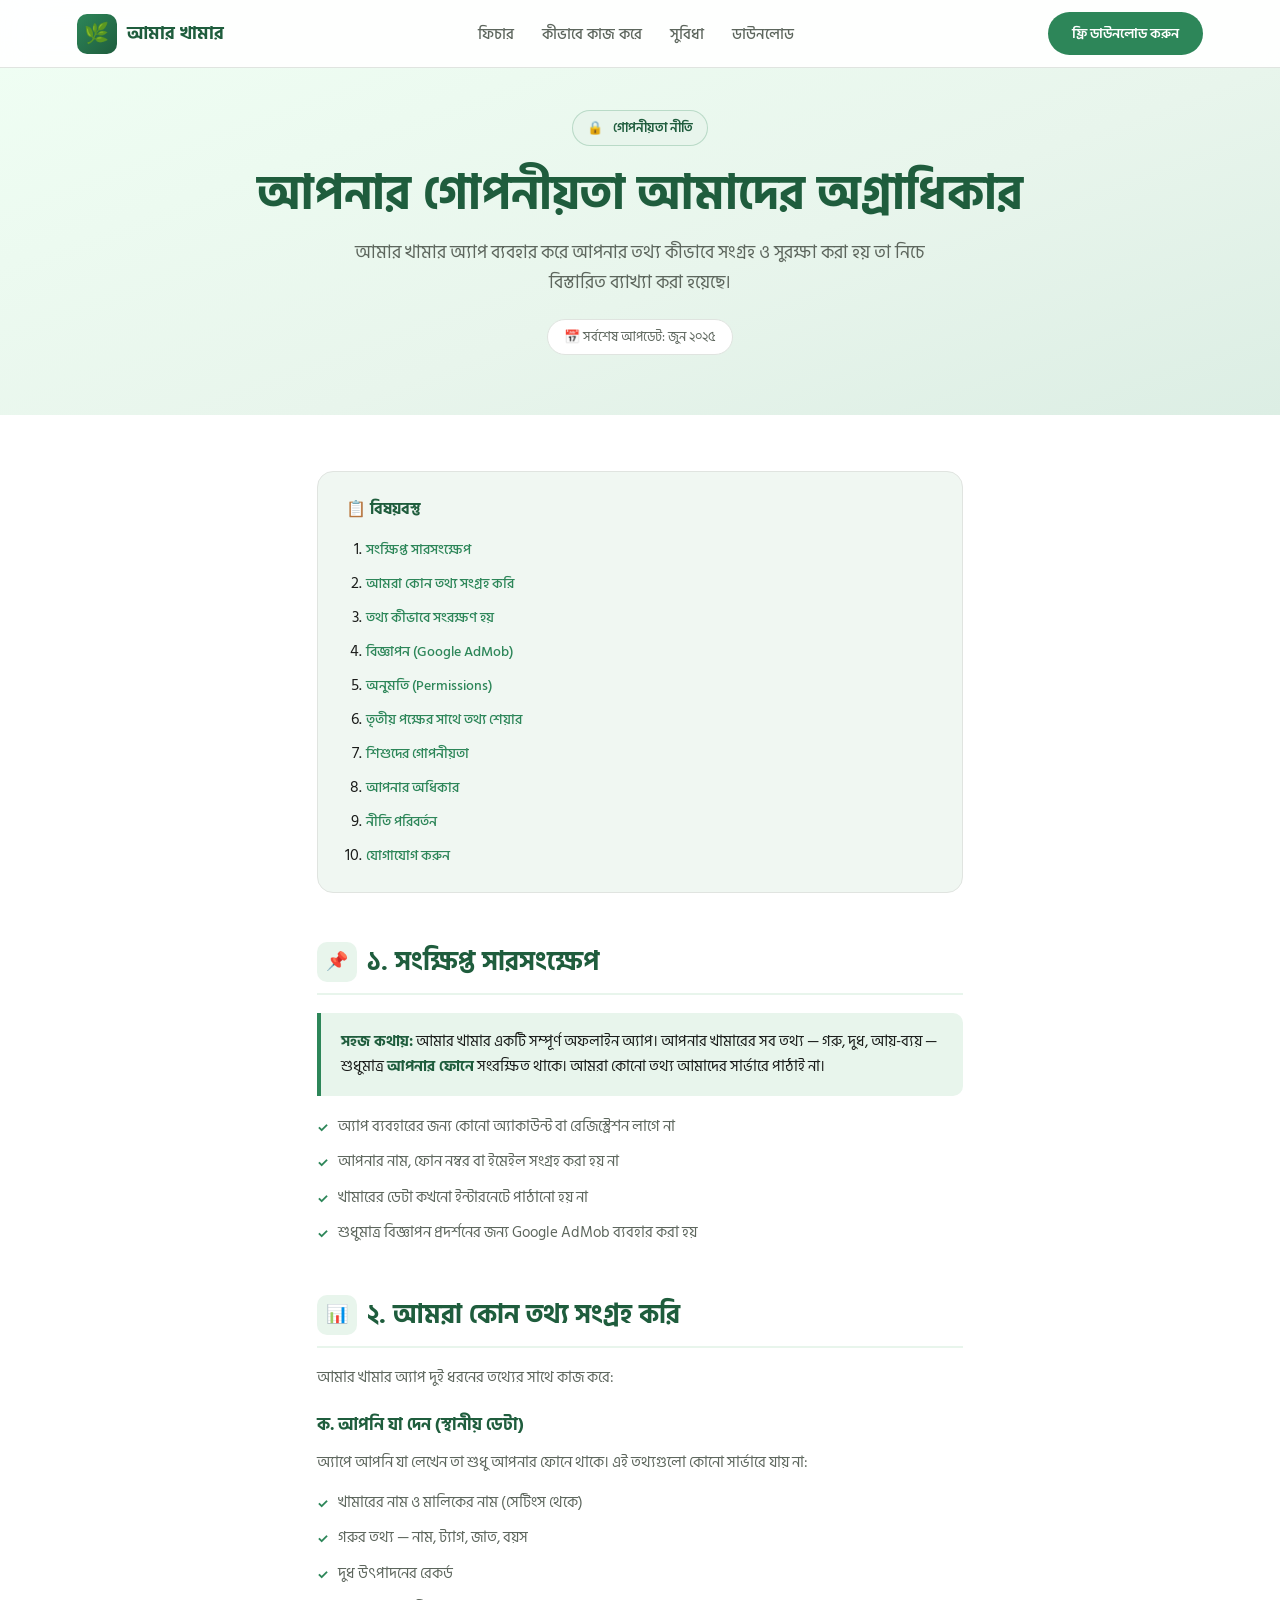
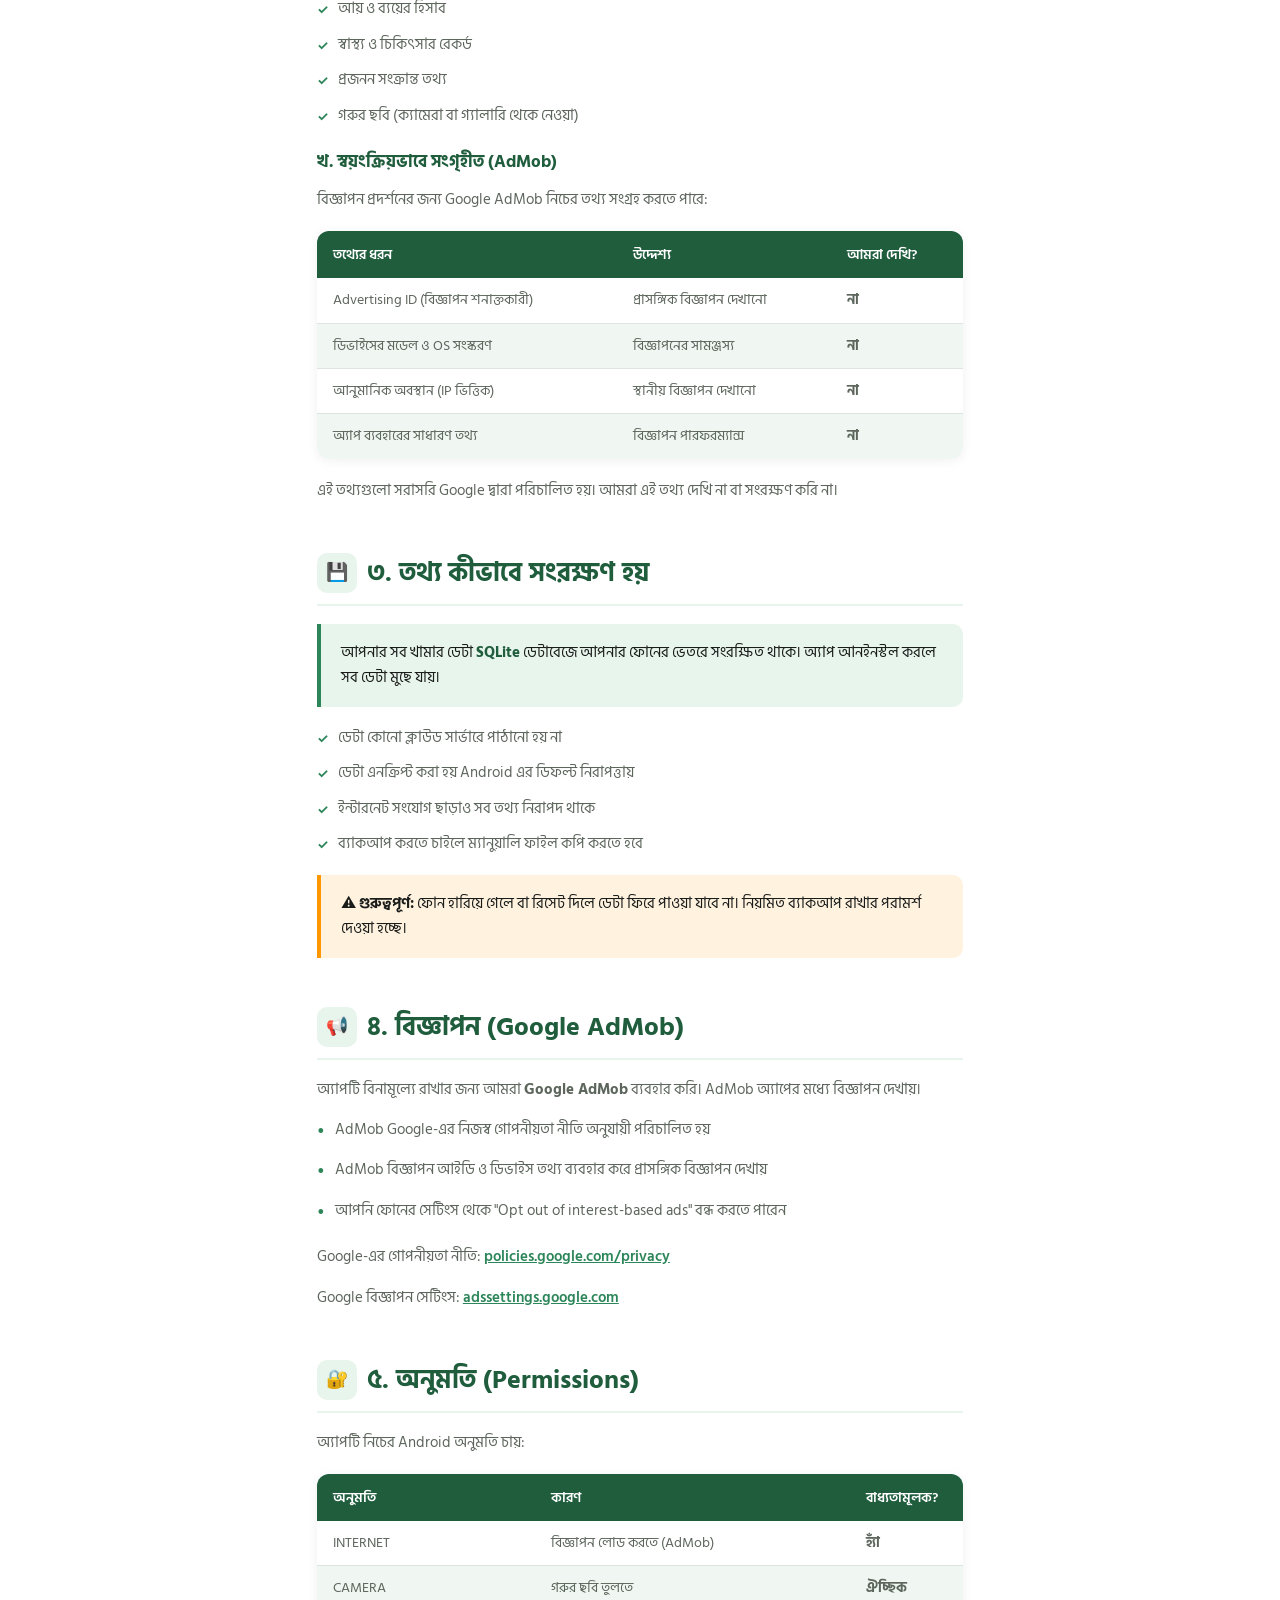
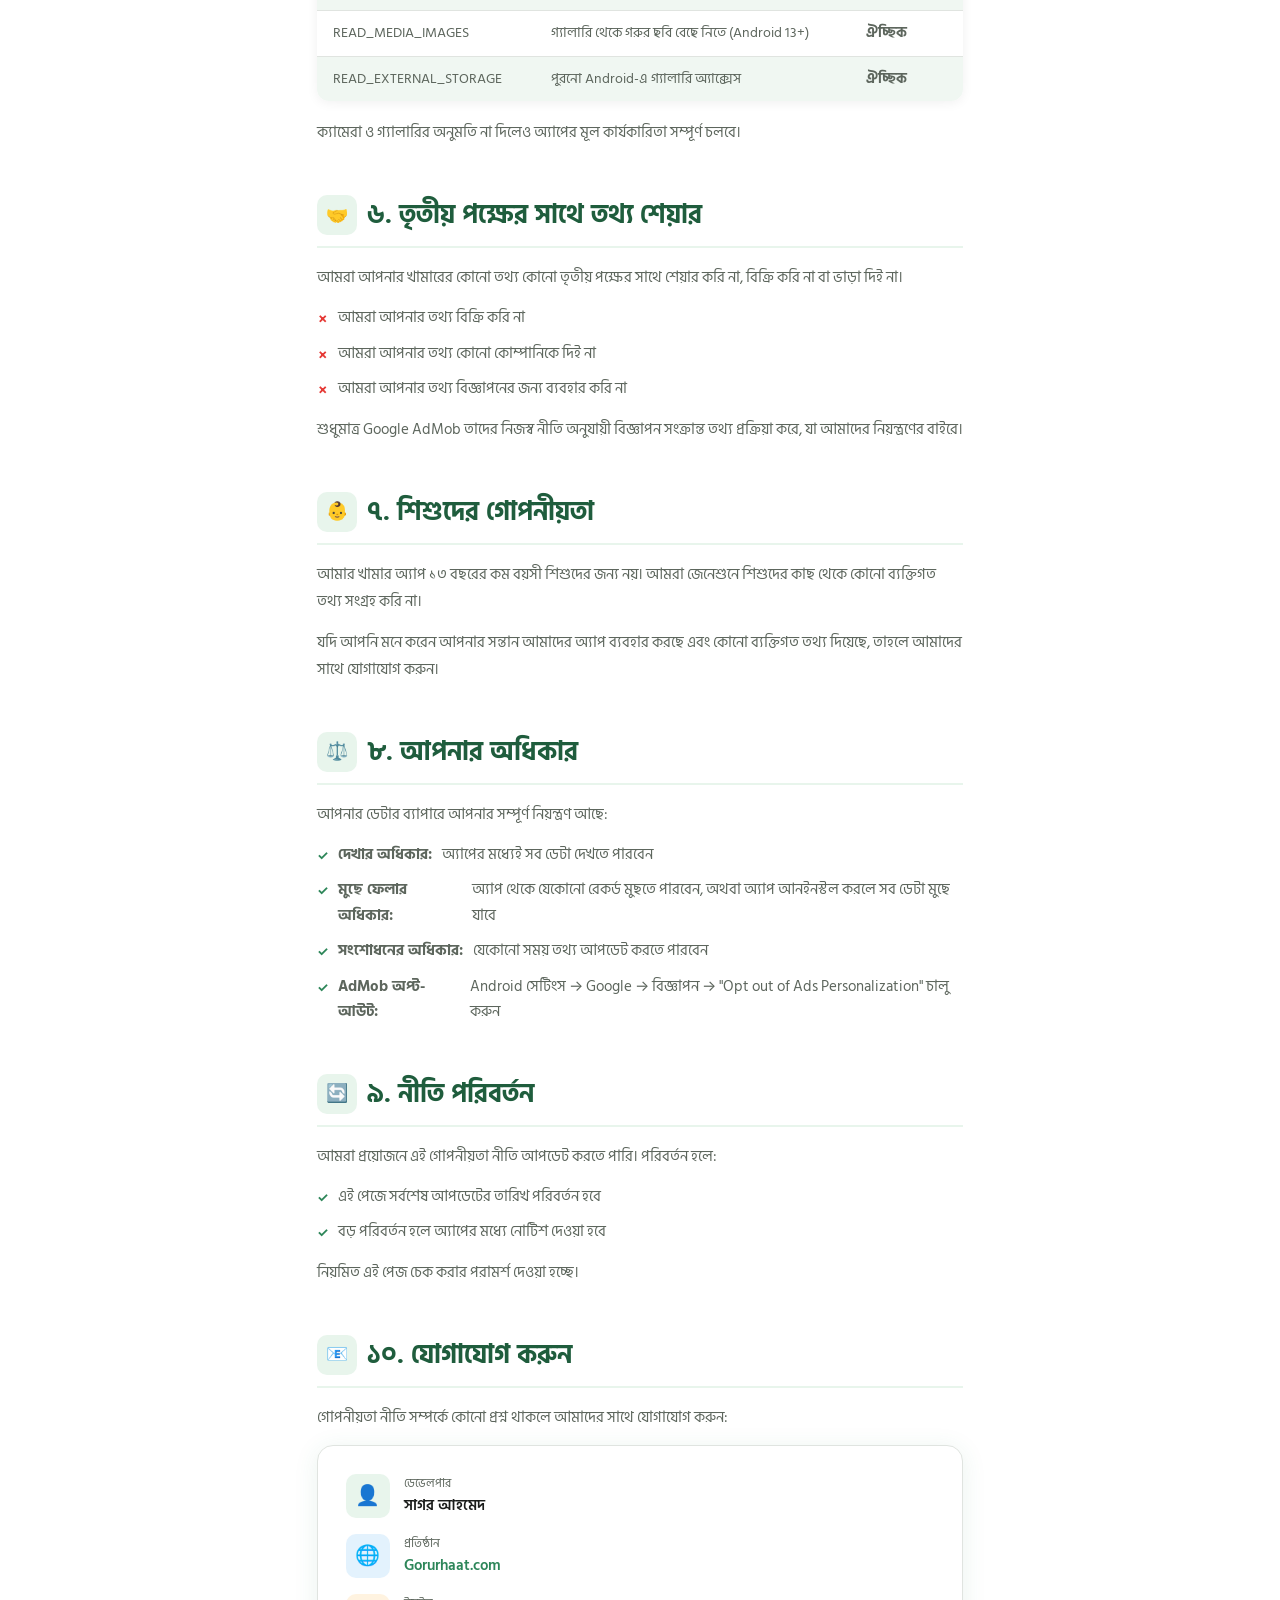
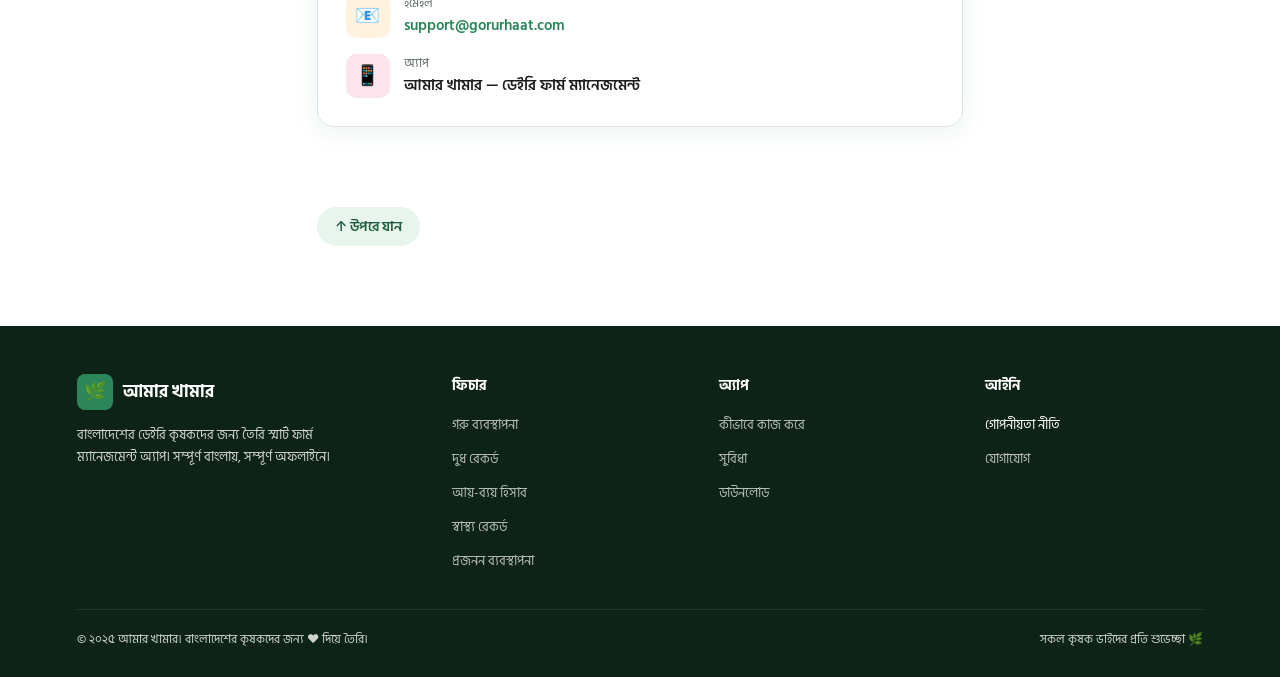
==== privacy.html @ a0cb32a4 "first acommit" ====
<!DOCTYPE html>
<html lang="bn">
<head>
  <meta charset="UTF-8" />
  <meta name="viewport" content="width=device-width, initial-scale=1.0" />
  <title>গোপনীয়তা নীতি – আমার খামার</title>
  <meta name="description" content="আমার খামার অ্যাপের গোপনীয়তা নীতি। আপনার তথ্য কীভাবে সংগ্রহ, ব্যবহার ও সুরক্ষা করা হয় জানুন।" />
  <link rel="preconnect" href="https://fonts.googleapis.com" />
  <link rel="preconnect" href="https://fonts.gstatic.com" crossorigin />
  <link href="https://fonts.googleapis.com/css2?family=Hind+Siliguri:wght@300;400;500;600;700&family=Inter:wght@400;500;600;700;800&display=swap" rel="stylesheet" />
  <link rel="stylesheet" href="style.css" />
  <style>
    /* ── PAGE HERO ── */
    .page-hero {
      background: linear-gradient(160deg, #F0FFF4 0%, #E8F5EC 60%, #DCEEE4 100%);
      padding: 110px 6% 60px;
      text-align: center;
    }
    .page-hero-tag {
      display: inline-flex; align-items: center; gap: 8px;
      background: var(--green-light); border: 1px solid rgba(45,134,89,.25);
      border-radius: 20px; padding: 6px 14px; margin-bottom: 20px;
      font-size: 13px; font-weight: 600; color: var(--green-dark);
    }
    .page-hero-tag::before { content: '🔒'; margin-right: 2px; }
    .page-hero h1 {
      font-size: clamp(28px, 4vw, 48px);
      font-weight: 700; color: var(--green-dark);
      margin-bottom: 14px; line-height: 1.2;
    }
    .page-hero p {
      font-size: clamp(15px, 2vw, 18px);
      color: var(--text-muted); max-width: 580px;
      margin: 0 auto 20px; line-height: 1.7;
    }
    .update-badge {
      display: inline-block;
      background: var(--white); border: 1px solid var(--border);
      border-radius: 20px; padding: 6px 16px;
      font-size: 13px; color: var(--text-muted);
    }

    /* ── CONTENT ── */
    .content-wrap {
      max-width: 800px; margin: 0 auto;
      padding: 56px 6% 80px;
    }

    /* Table of contents */
    .toc {
      background: var(--bg); border-radius: var(--radius);
      padding: 24px 28px; margin-bottom: 48px;
      border: 1px solid var(--border);
    }
    .toc h3 { font-size: 16px; font-weight: 700; margin-bottom: 14px; color: var(--green-dark); }
    .toc ol { padding-left: 20px; display: flex; flex-direction: column; gap: 8px; }
    .toc ol li a {
      text-decoration: none; color: var(--green);
      font-size: 14px; font-weight: 500; transition: color .2s;
    }
    .toc ol li a:hover { color: var(--green-dark); text-decoration: underline; }

    /* Policy sections */
    .policy-section { margin-bottom: 48px; scroll-margin-top: 88px; }
    .policy-section h2 {
      font-size: clamp(20px, 2.5vw, 26px); font-weight: 700; color: var(--green-dark);
      margin-bottom: 16px; padding-bottom: 10px;
      border-bottom: 2px solid var(--green-light);
      display: flex; align-items: center; gap: 10px;
    }
    .policy-section h2 .sec-icon {
      width: 40px; height: 40px; border-radius: 10px;
      background: var(--green-light);
      display: flex; align-items: center; justify-content: center;
      font-size: 18px; flex-shrink: 0;
    }
    .policy-section p { font-size: 15px; color: var(--text-muted); line-height: 1.8; margin-bottom: 14px; }
    .policy-section p:last-child { margin-bottom: 0; }
    .policy-section ul, .policy-section ol {
      padding-left: 0; list-style: none;
      display: flex; flex-direction: column; gap: 10px; margin-bottom: 14px;
    }
    .policy-section ul li {
      font-size: 15px; color: var(--text-muted);
      line-height: 1.7; display: flex; align-items: flex-start; gap: 10px;
    }
    .policy-section ul li::before { content: '✓'; color: var(--green); font-weight: 700; font-size: 13px; flex-shrink: 0; margin-top: 3px; }
    .policy-section ul li.cross::before { content: '✗'; color: var(--red); }
    .policy-section ul li.dot::before  { content: '•'; color: var(--green); font-size: 18px; margin-top: 0; }

    /* Highlight / warning boxes */
    .highlight-box {
      background: var(--green-light); border-left: 4px solid var(--green);
      border-radius: 0 10px 10px 0; padding: 16px 20px;
      margin: 18px 0; font-size: 15px; color: var(--text); line-height: 1.7;
    }
    .highlight-box strong { color: var(--green-dark); }
    .warning-box {
      background: var(--orange-light); border-left: 4px solid var(--orange);
      border-radius: 0 10px 10px 0; padding: 16px 20px;
      margin: 18px 0; font-size: 15px; color: var(--text); line-height: 1.7;
    }

    /* Data table */
    .data-table {
      width: 100%; border-collapse: collapse; margin: 18px 0; font-size: 14px;
      border-radius: 12px; overflow: hidden; box-shadow: 0 2px 12px rgba(0,0,0,.06);
    }
    .data-table th { background: var(--green-dark); color: #fff; padding: 12px 16px; text-align: left; font-weight: 600; }
    .data-table td { padding: 11px 16px; border-bottom: 1px solid var(--border); color: var(--text-muted); vertical-align: top; line-height: 1.6; }
    .data-table tr:last-child td { border-bottom: none; }
    .data-table tr:nth-child(even) td { background: var(--bg); }
    .badge-yes { color: var(--green); font-weight: 700; }
    .badge-no  { color: var(--red);   font-weight: 700; }

    /* Contact card */
    .contact-card { background: var(--white); border: 1px solid var(--border); border-radius: var(--radius); padding: 28px; display: flex; flex-direction: column; gap: 16px; box-shadow: var(--shadow); }
    .contact-row { display: flex; align-items: center; gap: 14px; }
    .contact-icon { width: 44px; height: 44px; border-radius: 10px; display: flex; align-items: center; justify-content: center; font-size: 20px; flex-shrink: 0; }
    .contact-label { font-size: 12px; color: var(--text-muted); }
    .contact-value { font-size: 15px; font-weight: 600; color: var(--text); }
    .contact-value a { color: var(--green); text-decoration: none; }
    .contact-value a:hover { text-decoration: underline; }

    /* Back to top */
    .back-to-top {
      display: inline-flex; align-items: center; gap: 8px;
      background: var(--green-light); color: var(--green-dark);
      border-radius: 20px; padding: 8px 18px;
      text-decoration: none; font-size: 14px; font-weight: 600;
      transition: background .2s; margin-top: 32px;
    }
    .back-to-top:hover { background: #d4edda; }

    /* ── PAGE-SPECIFIC RESPONSIVE ── */
    @media (max-width: 600px) {
      .page-hero   { padding: 90px 4% 48px; }
      .content-wrap { padding: 40px 4% 60px; }
      .data-table  { font-size: 13px; }
      .data-table th, .data-table td { padding: 9px 12px; }
    }
  </style>
</head>
<body>

<!-- NAV -->
<nav>
  <a href="index.html" class="nav-logo">
    <div class="nav-logo-icon">🌿</div>
    <span class="nav-logo-text">আমার খামার</span>
  </a>
  <ul class="nav-links">
    <li><a href="index.html#features">ফিচার</a></li>
    <li><a href="index.html#how">কীভাবে কাজ করে</a></li>
    <li><a href="index.html#benefits">সুবিধা</a></li>
    <li><a href="index.html#download">ডাউনলোড</a></li>
  </ul>
  <a href="index.html#download" class="nav-cta">ফ্রি ডাউনলোড করুন</a>
  <div class="nav-burger" id="navBurger" aria-label="মেনু খুলুন" role="button" tabindex="0">
    <span></span><span></span><span></span>
  </div>
</nav>

<!-- Mobile Drawer -->
<div class="nav-mobile-drawer" id="mobileDrawer">
  <a href="index.html#features">✨ ফিচার</a>
  <a href="index.html#how">📋 কীভাবে কাজ করে</a>
  <a href="index.html#benefits">💡 সুবিধা</a>
  <a href="index.html#download">📥 ডাউনলোড</a>
  <a href="index.html#download" class="drawer-cta">⬇️ ফ্রি ডাউনলোড করুন</a>
</div>

<!-- PAGE HERO -->
<div class="page-hero">
  <div class="page-hero-tag">গোপনীয়তা নীতি</div>
  <h1>আপনার গোপনীয়তা আমাদের অগ্রাধিকার</h1>
  <p>আমার খামার অ্যাপ ব্যবহার করে আপনার তথ্য কীভাবে সংগ্রহ ও সুরক্ষা করা হয় তা নিচে বিস্তারিত ব্যাখ্যা করা হয়েছে।</p>
  <div class="update-badge">📅 সর্বশেষ আপডেট: জুন ২০২৫</div>
</div>

<!-- CONTENT -->
<div class="content-wrap">

  <!-- Table of Contents -->
  <div class="toc">
    <h3>📋 বিষয়বস্তু</h3>
    <ol>
      <li><a href="#s1">সংক্ষিপ্ত সারসংক্ষেপ</a></li>
      <li><a href="#s2">আমরা কোন তথ্য সংগ্রহ করি</a></li>
      <li><a href="#s3">তথ্য কীভাবে সংরক্ষণ হয়</a></li>
      <li><a href="#s4">বিজ্ঞাপন (Google AdMob)</a></li>
      <li><a href="#s5">অনুমতি (Permissions)</a></li>
      <li><a href="#s6">তৃতীয় পক্ষের সাথে তথ্য শেয়ার</a></li>
      <li><a href="#s7">শিশুদের গোপনীয়তা</a></li>
      <li><a href="#s8">আপনার অধিকার</a></li>
      <li><a href="#s9">নীতি পরিবর্তন</a></li>
      <li><a href="#s10">যোগাযোগ করুন</a></li>
    </ol>
  </div>

  <!-- Section 1 -->
  <div class="policy-section" id="s1">
    <h2><div class="sec-icon">📌</div>১. সংক্ষিপ্ত সারসংক্ষেপ</h2>
    <div class="highlight-box">
      <strong>সহজ কথায়:</strong> আমার খামার একটি সম্পূর্ণ অফলাইন অ্যাপ। আপনার খামারের সব তথ্য — গরু, দুধ, আয়-ব্যয় — শুধুমাত্র <strong>আপনার ফোনে</strong> সংরক্ষিত থাকে। আমরা কোনো তথ্য আমাদের সার্ভারে পাঠাই না।
    </div>
    <ul>
      <li>অ্যাপ ব্যবহারের জন্য কোনো অ্যাকাউন্ট বা রেজিস্ট্রেশন লাগে না</li>
      <li>আপনার নাম, ফোন নম্বর বা ইমেইল সংগ্রহ করা হয় না</li>
      <li>খামারের ডেটা কখনো ইন্টারনেটে পাঠানো হয় না</li>
      <li>শুধুমাত্র বিজ্ঞাপন প্রদর্শনের জন্য Google AdMob ব্যবহার করা হয়</li>
    </ul>
  </div>

  <!-- Section 2 -->
  <div class="policy-section" id="s2">
    <h2><div class="sec-icon">📊</div>২. আমরা কোন তথ্য সংগ্রহ করি</h2>
    <p>আমার খামার অ্যাপ দুই ধরনের তথ্যের সাথে কাজ করে:</p>

    <h3 style="font-size:17px;font-weight:700;margin:20px 0 10px;color:var(--green-dark);">ক. আপনি যা দেন (স্থানীয় ডেটা)</h3>
    <p>অ্যাপে আপনি যা লেখেন তা শুধু আপনার ফোনে থাকে। এই তথ্যগুলো কোনো সার্ভারে যায় না:</p>
    <ul>
      <li>খামারের নাম ও মালিকের নাম (সেটিংস থেকে)</li>
      <li>গরুর তথ্য — নাম, ট্যাগ, জাত, বয়স</li>
      <li>দুধ উৎপাদনের রেকর্ড</li>
      <li>আয় ও ব্যয়ের হিসাব</li>
      <li>স্বাস্থ্য ও চিকিৎসার রেকর্ড</li>
      <li>প্রজনন সংক্রান্ত তথ্য</li>
      <li>গরুর ছবি (ক্যামেরা বা গ্যালারি থেকে নেওয়া)</li>
    </ul>

    <h3 style="font-size:17px;font-weight:700;margin:20px 0 10px;color:var(--green-dark);">খ. স্বয়ংক্রিয়ভাবে সংগৃহীত (AdMob)</h3>
    <p>বিজ্ঞাপন প্রদর্শনের জন্য Google AdMob নিচের তথ্য সংগ্রহ করতে পারে:</p>
    <table class="data-table">
      <thead>
        <tr><th>তথ্যের ধরন</th><th>উদ্দেশ্য</th><th>আমরা দেখি?</th></tr>
      </thead>
      <tbody>
        <tr><td>Advertising ID (বিজ্ঞাপন শনাক্তকারী)</td><td>প্রাসঙ্গিক বিজ্ঞাপন দেখানো</td><td class="badge-no">না</td></tr>
        <tr><td>ডিভাইসের মডেল ও OS সংস্করণ</td><td>বিজ্ঞাপনের সামঞ্জস্য</td><td class="badge-no">না</td></tr>
        <tr><td>আনুমানিক অবস্থান (IP ভিত্তিক)</td><td>স্থানীয় বিজ্ঞাপন দেখানো</td><td class="badge-no">না</td></tr>
        <tr><td>অ্যাপ ব্যবহারের সাধারণ তথ্য</td><td>বিজ্ঞাপন পারফরম্যান্স</td><td class="badge-no">না</td></tr>
      </tbody>
    </table>
    <p>এই তথ্যগুলো সরাসরি Google দ্বারা পরিচালিত হয়। আমরা এই তথ্য দেখি না বা সংরক্ষণ করি না।</p>
  </div>

  <!-- Section 3 -->
  <div class="policy-section" id="s3">
    <h2><div class="sec-icon">💾</div>৩. তথ্য কীভাবে সংরক্ষণ হয়</h2>
    <div class="highlight-box">
      আপনার সব খামার ডেটা <strong>SQLite</strong> ডেটাবেজে আপনার ফোনের ভেতরে সংরক্ষিত থাকে। অ্যাপ আনইনস্টল করলে সব ডেটা মুছে যায়।
    </div>
    <ul>
      <li>ডেটা কোনো ক্লাউড সার্ভারে পাঠানো হয় না</li>
      <li>ডেটা এনক্রিপ্ট করা হয় Android এর ডিফল্ট নিরাপত্তায়</li>
      <li>ইন্টারনেট সংযোগ ছাড়াও সব তথ্য নিরাপদ থাকে</li>
      <li>ব্যাকআপ করতে চাইলে ম্যানুয়ালি ফাইল কপি করতে হবে</li>
    </ul>
    <div class="warning-box">
      ⚠️ <strong>গুরুত্বপূর্ণ:</strong> ফোন হারিয়ে গেলে বা রিসেট দিলে ডেটা ফিরে পাওয়া যাবে না। নিয়মিত ব্যাকআপ রাখার পরামর্শ দেওয়া হচ্ছে।
    </div>
  </div>

  <!-- Section 4 -->
  <div class="policy-section" id="s4">
    <h2><div class="sec-icon">📢</div>৪. বিজ্ঞাপন (Google AdMob)</h2>
    <p>অ্যাপটি বিনামূল্যে রাখার জন্য আমরা <strong>Google AdMob</strong> ব্যবহার করি। AdMob অ্যাপের মধ্যে বিজ্ঞাপন দেখায়।</p>
    <ul>
      <li class="dot">AdMob Google-এর নিজস্ব গোপনীয়তা নীতি অনুযায়ী পরিচালিত হয়</li>
      <li class="dot">AdMob বিজ্ঞাপন আইডি ও ডিভাইস তথ্য ব্যবহার করে প্রাসঙ্গিক বিজ্ঞাপন দেখায়</li>
      <li class="dot">আপনি ফোনের সেটিংস থেকে "Opt out of interest-based ads" বন্ধ করতে পারেন</li>
    </ul>
    <p>Google-এর গোপনীয়তা নীতি: <a href="https://policies.google.com/privacy" target="_blank" rel="noopener" style="color:var(--green);font-weight:600;">policies.google.com/privacy</a></p>
    <p>Google বিজ্ঞাপন সেটিংস: <a href="https://adssettings.google.com" target="_blank" rel="noopener" style="color:var(--green);font-weight:600;">adssettings.google.com</a></p>
  </div>

  <!-- Section 5 -->
  <div class="policy-section" id="s5">
    <h2><div class="sec-icon">🔐</div>৫. অনুমতি (Permissions)</h2>
    <p>অ্যাপটি নিচের Android অনুমতি চায়:</p>
    <table class="data-table">
      <thead>
        <tr><th>অনুমতি</th><th>কারণ</th><th>বাধ্যতামূলক?</th></tr>
      </thead>
      <tbody>
        <tr><td>INTERNET</td><td>বিজ্ঞাপন লোড করতে (AdMob)</td><td class="badge-yes">হ্যাঁ</td></tr>
        <tr><td>CAMERA</td><td>গরুর ছবি তুলতে</td><td class="badge-no">ঐচ্ছিক</td></tr>
        <tr><td>READ_MEDIA_IMAGES</td><td>গ্যালারি থেকে গরুর ছবি বেছে নিতে (Android 13+)</td><td class="badge-no">ঐচ্ছিক</td></tr>
        <tr><td>READ_EXTERNAL_STORAGE</td><td>পুরনো Android-এ গ্যালারি অ্যাক্সেস</td><td class="badge-no">ঐচ্ছিক</td></tr>
      </tbody>
    </table>
    <p>ক্যামেরা ও গ্যালারির অনুমতি না দিলেও অ্যাপের মূল কার্যকারিতা সম্পূর্ণ চলবে।</p>
  </div>

  <!-- Section 6 -->
  <div class="policy-section" id="s6">
    <h2><div class="sec-icon">🤝</div>৬. তৃতীয় পক্ষের সাথে তথ্য শেয়ার</h2>
    <p>আমরা আপনার খামারের কোনো তথ্য কোনো তৃতীয় পক্ষের সাথে শেয়ার করি না, বিক্রি করি না বা ভাড়া দিই না।</p>
    <ul>
      <li class="cross">আমরা আপনার তথ্য বিক্রি করি না</li>
      <li class="cross">আমরা আপনার তথ্য কোনো কোম্পানিকে দিই না</li>
      <li class="cross">আমরা আপনার তথ্য বিজ্ঞাপনের জন্য ব্যবহার করি না</li>
    </ul>
    <p>শুধুমাত্র Google AdMob তাদের নিজস্ব নীতি অনুযায়ী বিজ্ঞাপন সংক্রান্ত তথ্য প্রক্রিয়া করে, যা আমাদের নিয়ন্ত্রণের বাইরে।</p>
  </div>

  <!-- Section 7 -->
  <div class="policy-section" id="s7">
    <h2><div class="sec-icon">👶</div>৭. শিশুদের গোপনীয়তা</h2>
    <p>আমার খামার অ্যাপ ১৩ বছরের কম বয়সী শিশুদের জন্য নয়। আমরা জেনেশুনে শিশুদের কাছ থেকে কোনো ব্যক্তিগত তথ্য সংগ্রহ করি না।</p>
    <p>যদি আপনি মনে করেন আপনার সন্তান আমাদের অ্যাপ ব্যবহার করছে এবং কোনো ব্যক্তিগত তথ্য দিয়েছে, তাহলে আমাদের সাথে যোগাযোগ করুন।</p>
  </div>

  <!-- Section 8 -->
  <div class="policy-section" id="s8">
    <h2><div class="sec-icon">⚖️</div>৮. আপনার অধিকার</h2>
    <p>আপনার ডেটার ব্যাপারে আপনার সম্পূর্ণ নিয়ন্ত্রণ আছে:</p>
    <ul>
      <li><strong>দেখার অধিকার:</strong> অ্যাপের মধ্যেই সব ডেটা দেখতে পারবেন</li>
      <li><strong>মুছে ফেলার অধিকার:</strong> অ্যাপ থেকে যেকোনো রেকর্ড মুছতে পারবেন, অথবা অ্যাপ আনইনস্টল করলে সব ডেটা মুছে যাবে</li>
      <li><strong>সংশোধনের অধিকার:</strong> যেকোনো সময় তথ্য আপডেট করতে পারবেন</li>
      <li><strong>AdMob অপ্ট-আউট:</strong> Android সেটিংস → Google → বিজ্ঞাপন → "Opt out of Ads Personalization" চালু করুন</li>
    </ul>
  </div>

  <!-- Section 9 -->
  <div class="policy-section" id="s9">
    <h2><div class="sec-icon">🔄</div>৯. নীতি পরিবর্তন</h2>
    <p>আমরা প্রয়োজনে এই গোপনীয়তা নীতি আপডেট করতে পারি। পরিবর্তন হলে:</p>
    <ul>
      <li>এই পেজে সর্বশেষ আপডেটের তারিখ পরিবর্তন হবে</li>
      <li>বড় পরিবর্তন হলে অ্যাপের মধ্যে নোটিশ দেওয়া হবে</li>
    </ul>
    <p>নিয়মিত এই পেজ চেক করার পরামর্শ দেওয়া হচ্ছে।</p>
  </div>

  <!-- Section 10 -->
  <div class="policy-section" id="s10">
    <h2><div class="sec-icon">📧</div>১০. যোগাযোগ করুন</h2>
    <p>গোপনীয়তা নীতি সম্পর্কে কোনো প্রশ্ন থাকলে আমাদের সাথে যোগাযোগ করুন:</p>
    <div class="contact-card">
      <div class="contact-row">
        <div class="contact-icon" style="background:#E8F5EC;">👤</div>
        <div><div class="contact-label">ডেভেলপার</div><div class="contact-value">সাগর আহমেদ</div></div>
      </div>
      <div class="contact-row">
        <div class="contact-icon" style="background:#E3F2FD;">🌐</div>
        <div><div class="contact-label">প্রতিষ্ঠান</div><div class="contact-value"><a href="https://gorurhaat.com" target="_blank" rel="noopener">Gorurhaat.com</a></div></div>
      </div>
      <div class="contact-row">
        <div class="contact-icon" style="background:#FFF3E0;">📧</div>
        <div><div class="contact-label">ইমেইল</div><div class="contact-value"><a href="mailto:support@gorurhaat.com">support@gorurhaat.com</a></div></div>
      </div>
      <div class="contact-row">
        <div class="contact-icon" style="background:#FCE4EC;">📱</div>
        <div><div class="contact-label">অ্যাপ</div><div class="contact-value">আমার খামার — ডেইরি ফার্ম ম্যানেজমেন্ট</div></div>
      </div>
    </div>
  </div>

  <a href="#" class="back-to-top">↑ উপরে যান</a>
</div>

<!-- FOOTER -->
<footer>
  <div class="footer-top">
    <div class="footer-brand">
      <div class="footer-brand-logo">
        <div class="footer-brand-logo-icon">🌿</div>
        <span class="footer-brand-name">আমার খামার</span>
      </div>
      <p>বাংলাদেশের ডেইরি কৃষকদের জন্য তৈরি স্মার্ট ফার্ম ম্যানেজমেন্ট অ্যাপ। সম্পূর্ণ বাংলায়, সম্পূর্ণ অফলাইনে।</p>
    </div>
    <div class="footer-col">
      <h4>ফিচার</h4>
      <ul>
        <li><a href="index.html#features">গরু ব্যবস্থাপনা</a></li>
        <li><a href="index.html#features">দুধ রেকর্ড</a></li>
        <li><a href="index.html#features">আয়-ব্যয় হিসাব</a></li>
        <li><a href="index.html#features">স্বাস্থ্য রেকর্ড</a></li>
        <li><a href="index.html#features">প্রজনন ব্যবস্থাপনা</a></li>
      </ul>
    </div>
    <div class="footer-col">
      <h4>অ্যাপ</h4>
      <ul>
        <li><a href="index.html#how">কীভাবে কাজ করে</a></li>
        <li><a href="index.html#benefits">সুবিধা</a></li>
        <li><a href="index.html#download">ডাউনলোড</a></li>
      </ul>
    </div>
    <div class="footer-col">
      <h4>আইনি</h4>
      <ul>
        <li><a href="privacy.html" style="color:#fff;">গোপনীয়তা নীতি</a></li>
        <li><a href="mailto:support@gorurhaat.com">যোগাযোগ</a></li>
      </ul>
    </div>
  </div>
  <div class="footer-bottom">
    <p>© ২০২৫ আমার খামার। বাংলাদেশের কৃষকদের জন্য ❤️ দিয়ে তৈরি।</p>
    <p>সকল কৃষক ভাইদের প্রতি শুভেচ্ছা 🌿</p>
  </div>
</footer>

<script>
  /* Hamburger menu */
  const burger = document.getElementById('navBurger');
  const drawer = document.getElementById('mobileDrawer');
  function toggleMenu(open) {
    burger.classList.toggle('open', open);
    drawer.classList.toggle('open', open);
    document.body.style.overflow = open ? 'hidden' : '';
  }
  burger.addEventListener('click', () => toggleMenu(!drawer.classList.contains('open')));
  burger.addEventListener('keydown', e => { if (e.key === 'Enter' || e.key === ' ') toggleMenu(!drawer.classList.contains('open')); });
  drawer.querySelectorAll('a').forEach(link => link.addEventListener('click', () => toggleMenu(false)));
  document.addEventListener('click', e => {
    if (drawer.classList.contains('open') && !drawer.contains(e.target) && !burger.contains(e.target)) toggleMenu(false);
  });
  window.addEventListener('resize', () => { if (window.innerWidth > 900) toggleMenu(false); });
</script>
</body>
</html>
---- style.css ----
/* ═══════════════════════════════════════════════
   আমার খামার — Shared Stylesheet
   Used by: index.html, privacy.html
   ═══════════════════════════════════════════════ */

*, *::before, *::after { box-sizing: border-box; margin: 0; padding: 0; }

:root {
  --green:        #2D8659;
  --green-dark:   #1F5D3D;
  --green-light:  #E8F5EC;
  --green-mid:    #4CAF50;
  --orange:       #FF9800;
  --orange-light: #FFF3E0;
  --blue:         #2196F3;
  --blue-light:   #E3F2FD;
  --red:          #E53935;
  --red-light:    #FFEBEE;
  --purple:       #7B1FA2;
  --purple-light: #F3E5F5;
  --text:         #1A1C1A;
  --text-muted:   #5D665D;
  --bg:           #F0F7F2;
  --white:        #FFFFFF;
  --border:       #E0E4E0;
  --shadow:       0 4px 24px rgba(45,134,89,.10);
  --shadow-lg:    0 12px 48px rgba(45,134,89,.18);
  --radius:       16px;
  --radius-sm:    10px;
}

html { scroll-behavior: smooth; }

body {
  font-family: 'Hind Siliguri', 'Inter', sans-serif;
  color: var(--text);
  background: var(--white);
  overflow-x: hidden;
}

/* ── NAV ───────────────────────────────────────── */
nav {
  position: fixed; top: 0; left: 0; right: 0; z-index: 100;
  background: rgba(255,255,255,.92);
  backdrop-filter: blur(12px);
  border-bottom: 1px solid var(--border);
  padding: 0 6%;
  display: flex; align-items: center; justify-content: space-between;
  height: 68px;
}
.nav-logo { display: flex; align-items: center; gap: 10px; text-decoration: none; }
.nav-logo-icon {
  width: 40px; height: 40px;
  background: linear-gradient(135deg, var(--green), var(--green-dark));
  border-radius: 10px;
  display: flex; align-items: center; justify-content: center;
  font-size: 20px;
}
.nav-logo-text { font-size: 18px; font-weight: 700; color: var(--green-dark); }
.nav-links { display: flex; gap: 28px; list-style: none; }
.nav-links a {
  text-decoration: none; color: var(--text-muted);
  font-weight: 500; font-size: 15px; transition: color .2s;
}
.nav-links a:hover { color: var(--green); }
.nav-cta {
  background: var(--green); color: #fff; border: none; border-radius: 24px;
  padding: 10px 24px; font-size: 14px; font-weight: 600; cursor: pointer;
  font-family: inherit; text-decoration: none; transition: background .2s;
}
.nav-cta:hover { background: var(--green-dark); }
.nav-burger { display: none; flex-direction: column; gap: 5px; cursor: pointer; }
.nav-burger span {
  display: block; width: 24px; height: 2px;
  background: var(--text); border-radius: 2px;
  transition: transform .2s, opacity .2s;
}

/* ── MOBILE DRAWER ──────────────────────────────── */
@keyframes slideDown {
  from { opacity: 0; transform: translateY(-8px); }
  to   { opacity: 1; transform: translateY(0); }
}

.nav-mobile-drawer {
  display: none;
  position: fixed; top: 68px; left: 0; right: 0; z-index: 99;
  background: rgba(255,255,255,.98);
  backdrop-filter: blur(12px);
  border-bottom: 1px solid var(--border);
  padding: 16px 6% 20px;
  flex-direction: column; gap: 4px;
  box-shadow: 0 8px 24px rgba(0,0,0,.08);
  animation: slideDown .25s ease;
}
.nav-mobile-drawer.open { display: flex; }
.nav-mobile-drawer a {
  display: block; padding: 13px 16px;
  text-decoration: none; color: var(--text);
  font-weight: 600; font-size: 16px;
  border-radius: 10px; transition: background .15s;
}
.nav-mobile-drawer a:hover { background: var(--green-light); color: var(--green-dark); }
.nav-mobile-drawer .drawer-cta {
  display: block; margin-top: 8px;
  background: linear-gradient(135deg, var(--green), var(--green-dark));
  color: #fff; text-align: center; border-radius: 12px;
  padding: 14px; font-weight: 700; font-size: 16px;
}

/* burger open state */
.nav-burger.open span:nth-child(1) { transform: translateY(7px) rotate(45deg); }
.nav-burger.open span:nth-child(2) { opacity: 0; }
.nav-burger.open span:nth-child(3) { transform: translateY(-7px) rotate(-45deg); }

/* ── FOOTER ─────────────────────────────────────── */
footer {
  background: #0D2318; color: rgba(255,255,255,.8);
  padding: 48px 6% 28px;
}
.footer-top { display: flex; gap: 48px; flex-wrap: wrap; margin-bottom: 36px; }
.footer-brand { flex: 1.5; min-width: 220px; }
.footer-brand-logo { display: flex; align-items: center; gap: 10px; margin-bottom: 14px; }
.footer-brand-logo-icon {
  width: 36px; height: 36px; background: var(--green);
  border-radius: 8px; display: flex; align-items: center; justify-content: center;
  font-size: 18px;
}
.footer-brand-name { color: #fff; font-size: 17px; font-weight: 700; }
.footer-brand p { font-size: 13px; line-height: 1.7; max-width: 280px; }
.footer-col { flex: 1; min-width: 140px; }
.footer-col h4 { color: #fff; font-size: 14px; font-weight: 700; margin-bottom: 14px; }
.footer-col ul { list-style: none; display: flex; flex-direction: column; gap: 8px; }
.footer-col ul li a {
  color: rgba(255,255,255,.7); text-decoration: none;
  font-size: 13px; transition: color .2s;
}
.footer-col ul li a:hover { color: #fff; }
.footer-bottom {
  border-top: 1px solid rgba(255,255,255,.1);
  padding-top: 20px; display: flex; justify-content: space-between;
  align-items: center; flex-wrap: wrap; gap: 10px;
}
.footer-bottom p { font-size: 12px; }

/* ── SHARED RESPONSIVE ──────────────────────────── */

/* Tablet / phablet — hide desktop nav */
@media (max-width: 900px) {
  .nav-links { display: none; }
  .nav-cta   { display: none; }
  .nav-burger { display: flex; }
  nav { padding: 0 4%; }
  .footer-top { gap: 28px; }
  .footer-col { min-width: calc(50% - 14px); }
}

/* Mobile */
@media (max-width: 600px) {
  nav { padding: 0 4%; }
  .footer-top { flex-direction: column; gap: 24px; }
  .footer-col { min-width: 100%; }
  .footer-brand { min-width: 100%; }
  .footer-bottom { flex-direction: column; text-align: center; gap: 6px; }
}

/* ── SHARED HAMBURGER JS HOOK ───────────────────── */
/* (JS is duplicated per page since pages are standalone) */
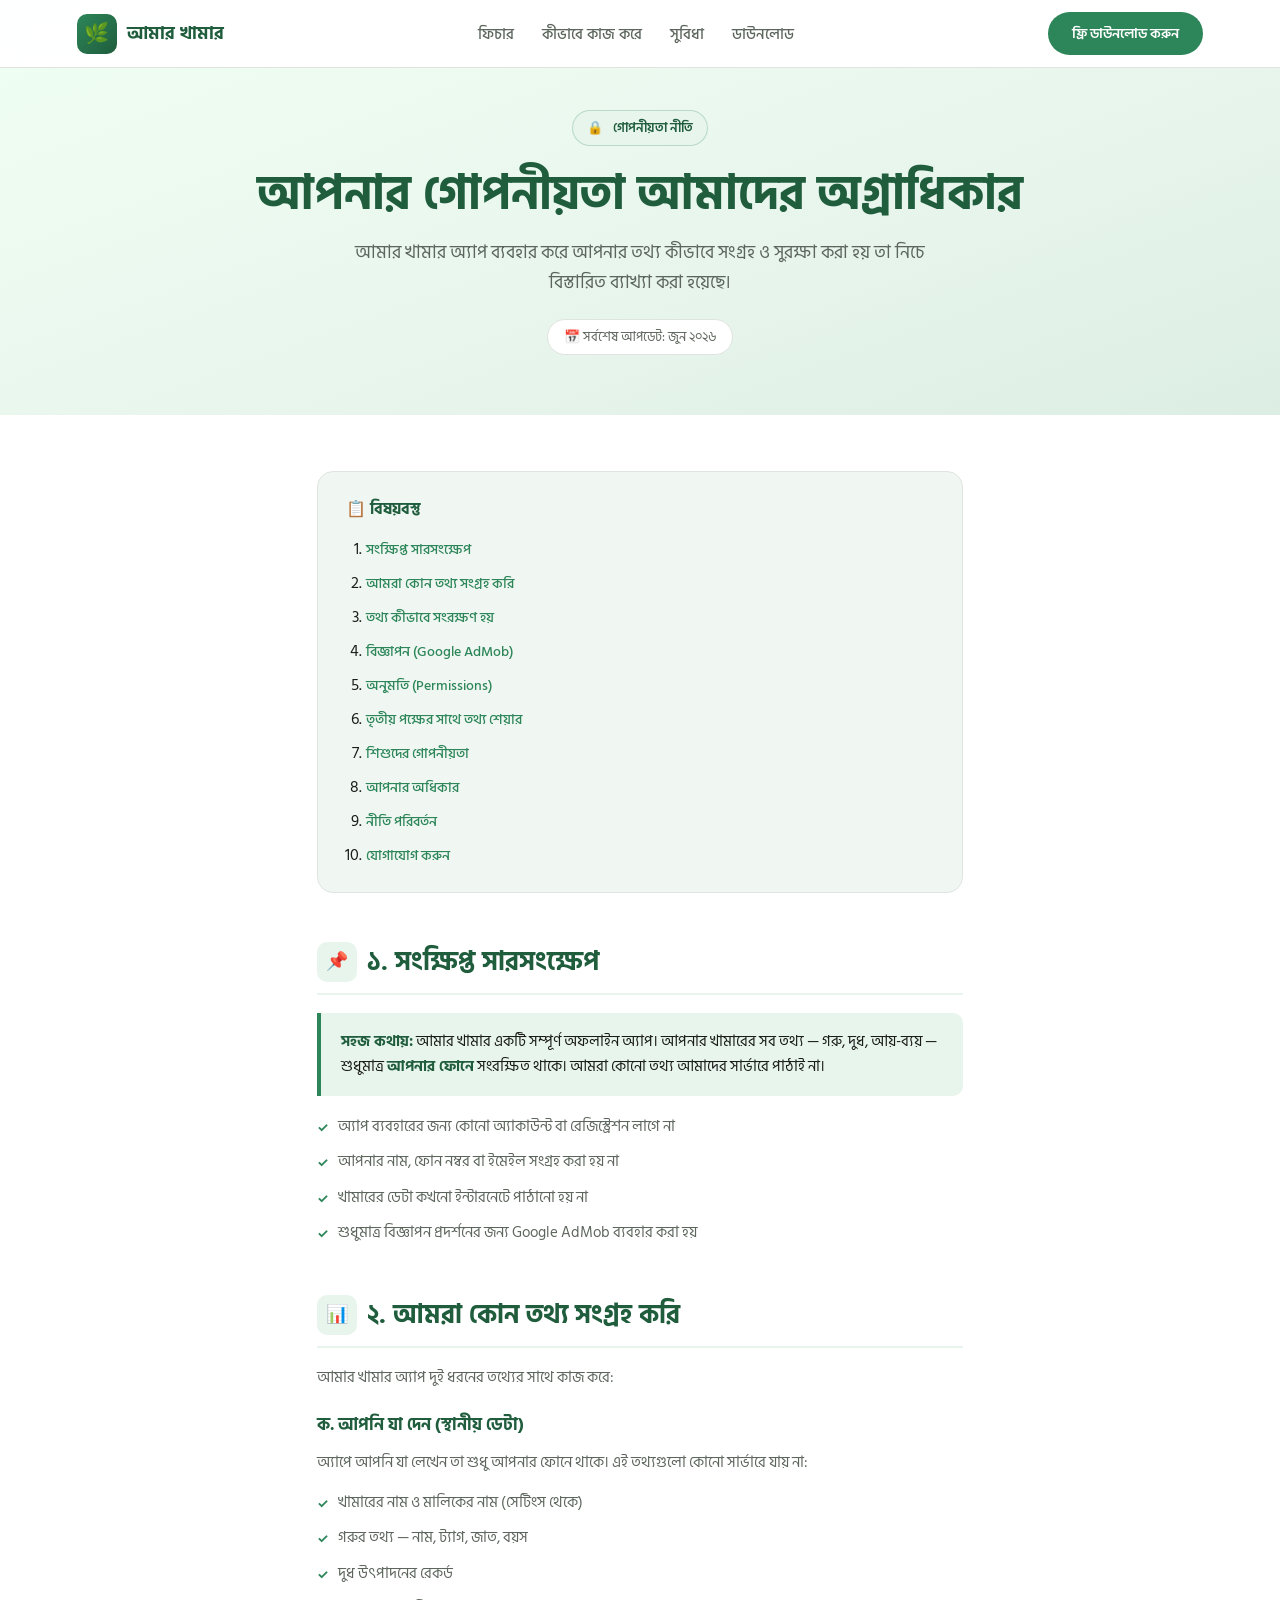
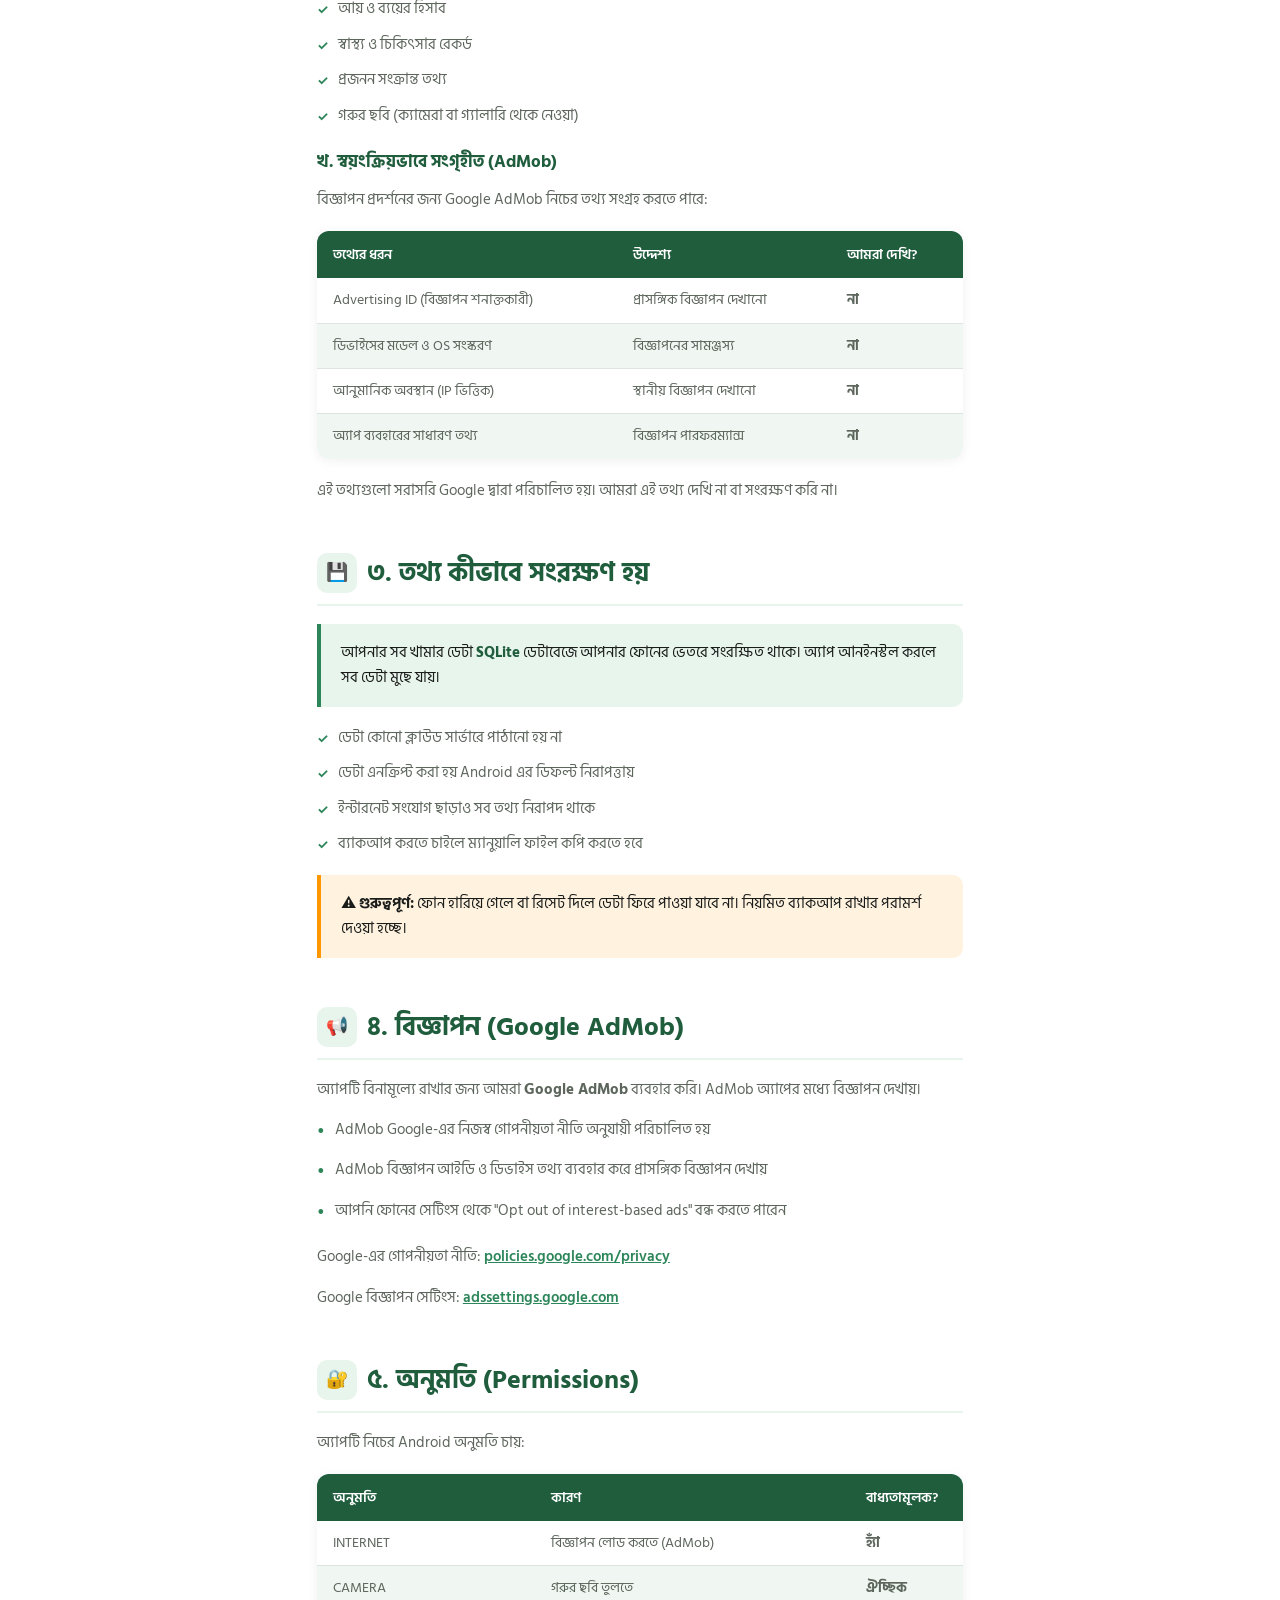
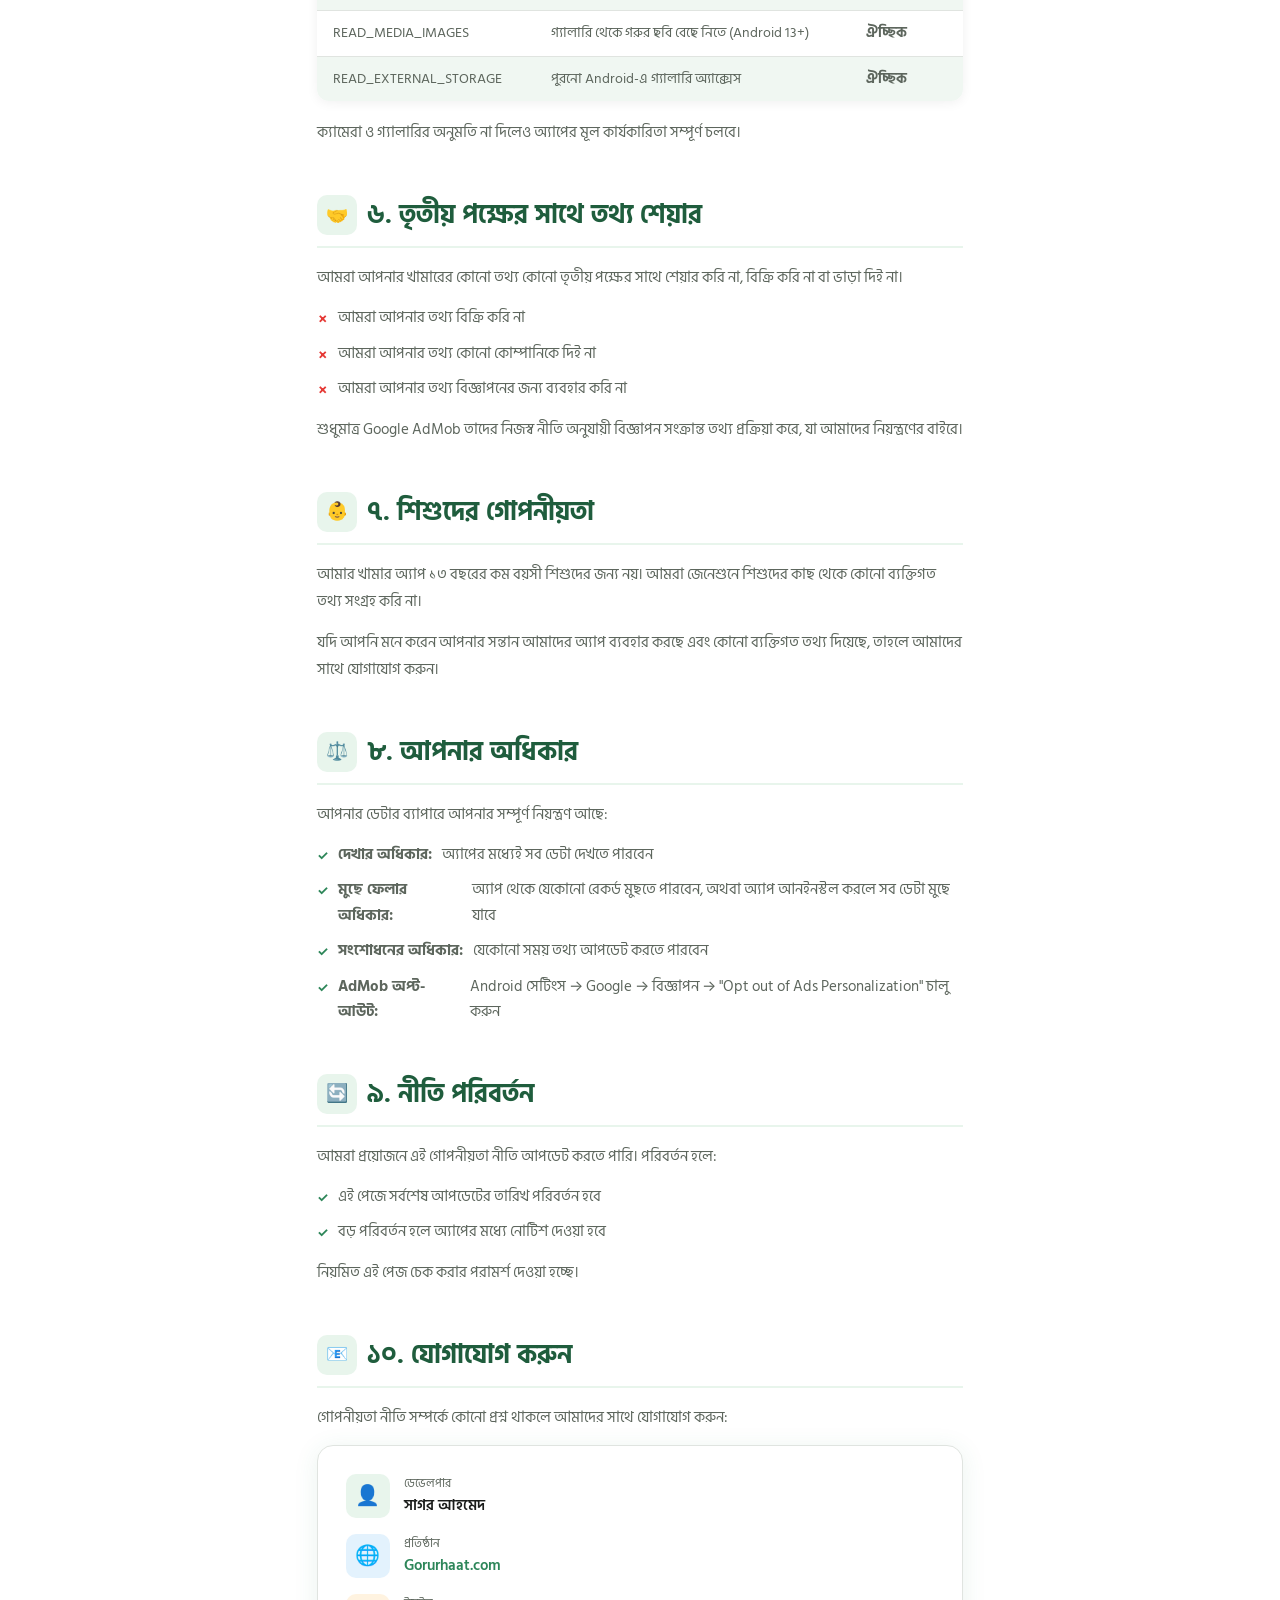
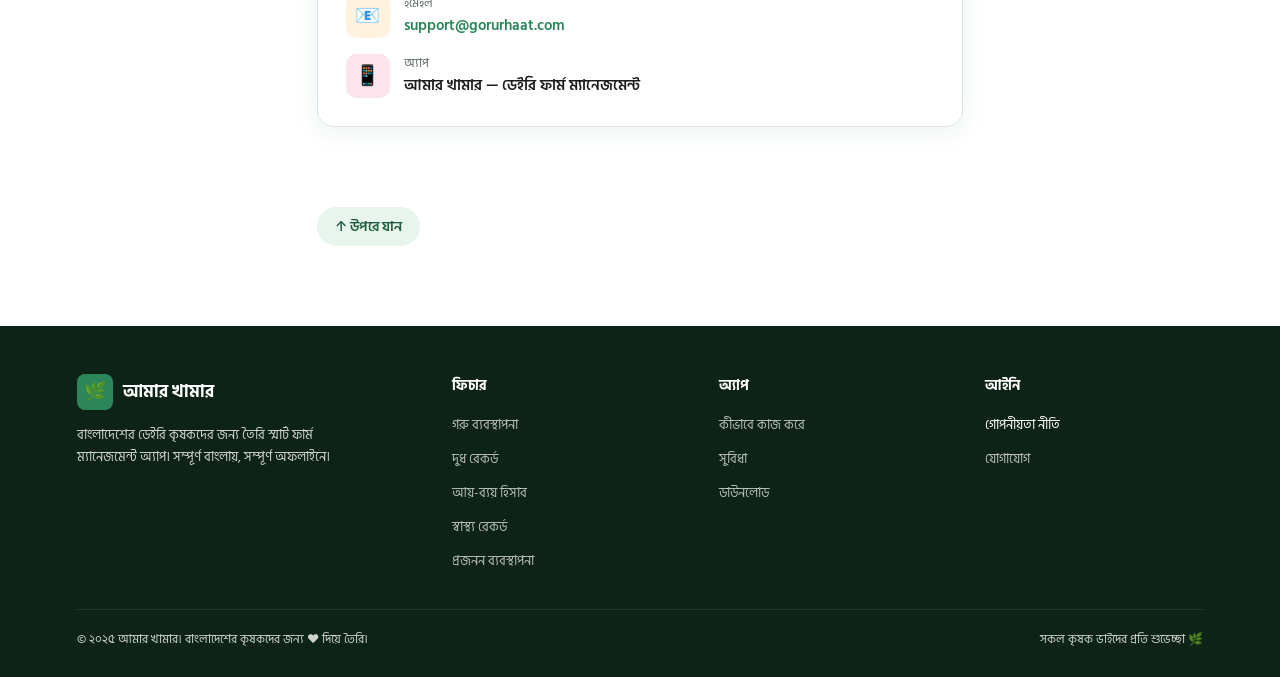
==== commit 77acfbf4: "updated date" ====
--- a/privacy.html
+++ b/privacy.html
@@ -175,7 +175,7 @@
   <div class="page-hero-tag">গোপনীয়তা নীতি</div>
   <h1>আপনার গোপনীয়তা আমাদের অগ্রাধিকার</h1>
   <p>আমার খামার অ্যাপ ব্যবহার করে আপনার তথ্য কীভাবে সংগ্রহ ও সুরক্ষা করা হয় তা নিচে বিস্তারিত ব্যাখ্যা করা হয়েছে।</p>
-  <div class="update-badge">📅 সর্বশেষ আপডেট: জুন ২০২৫</div>
+  <div class="update-badge">📅 সর্বশেষ আপডেট: জুন ২০২৬</div>
 </div>
 
 <!-- CONTENT -->
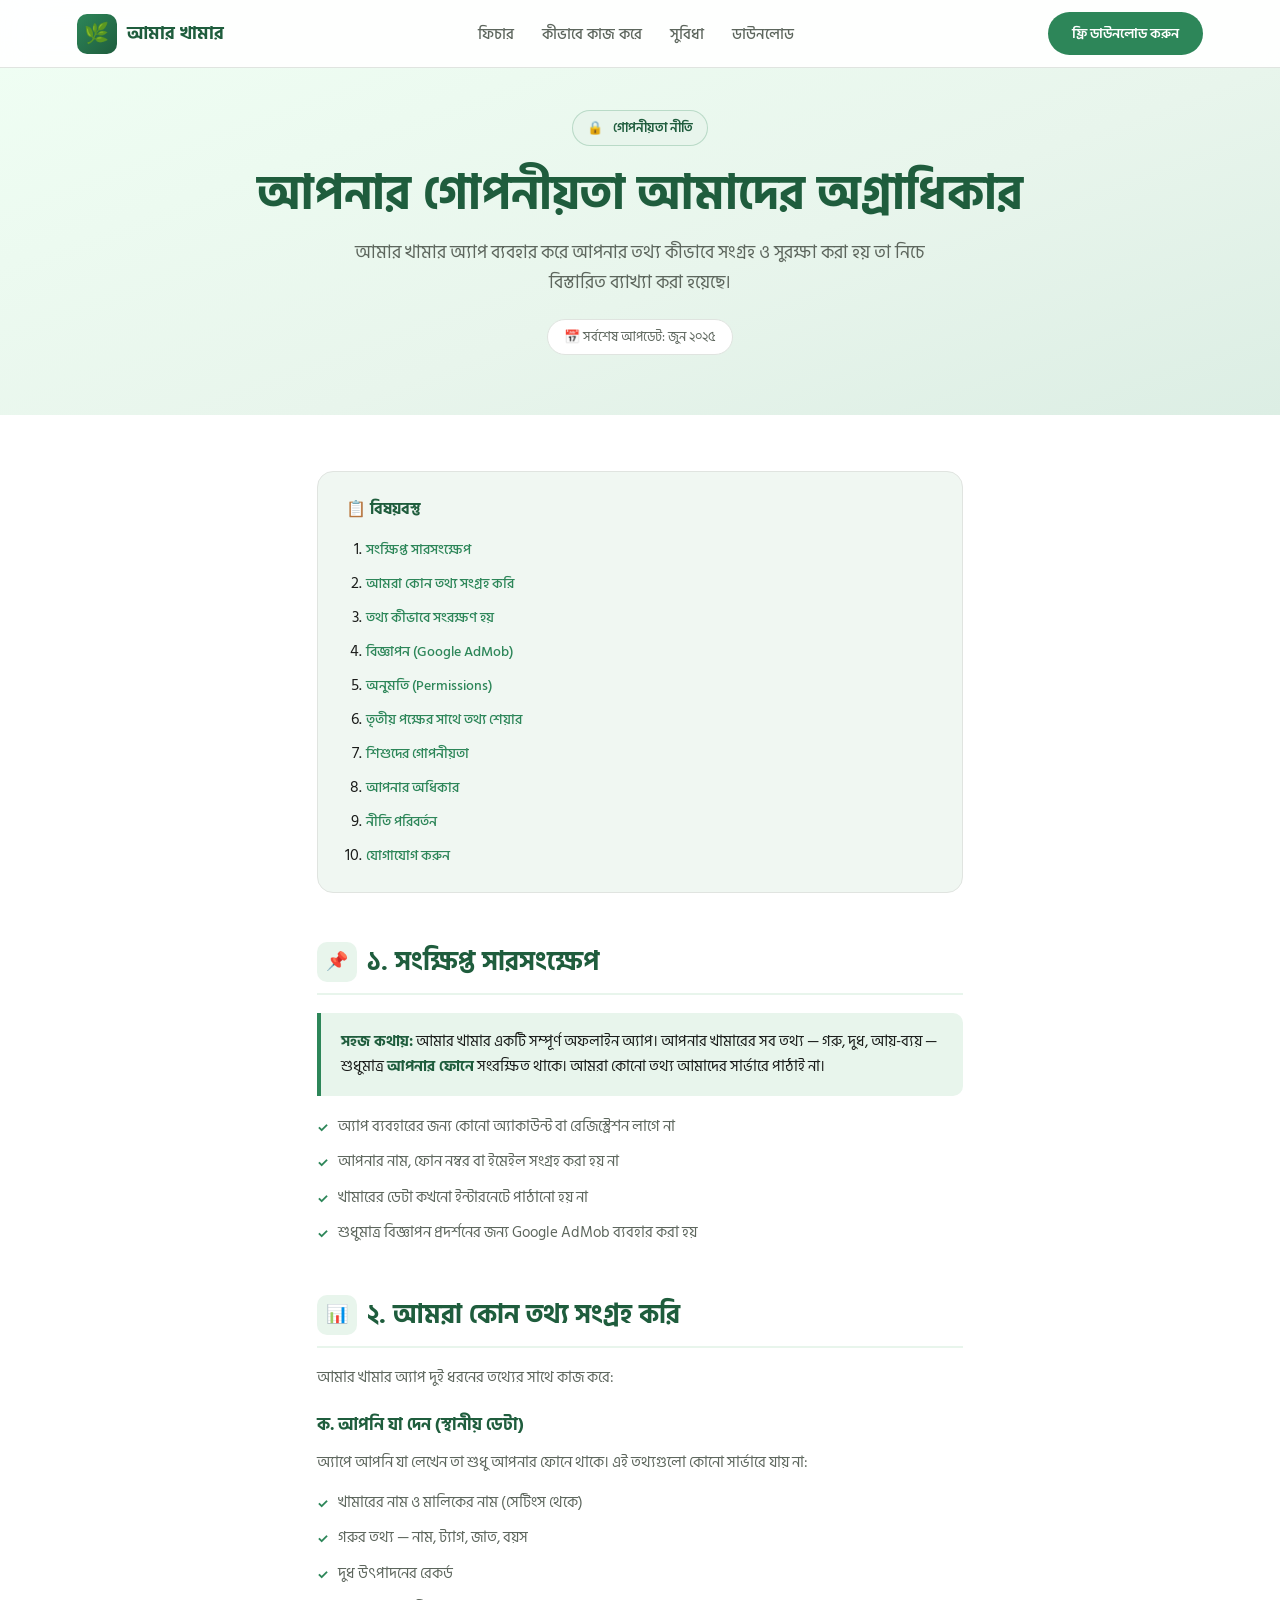
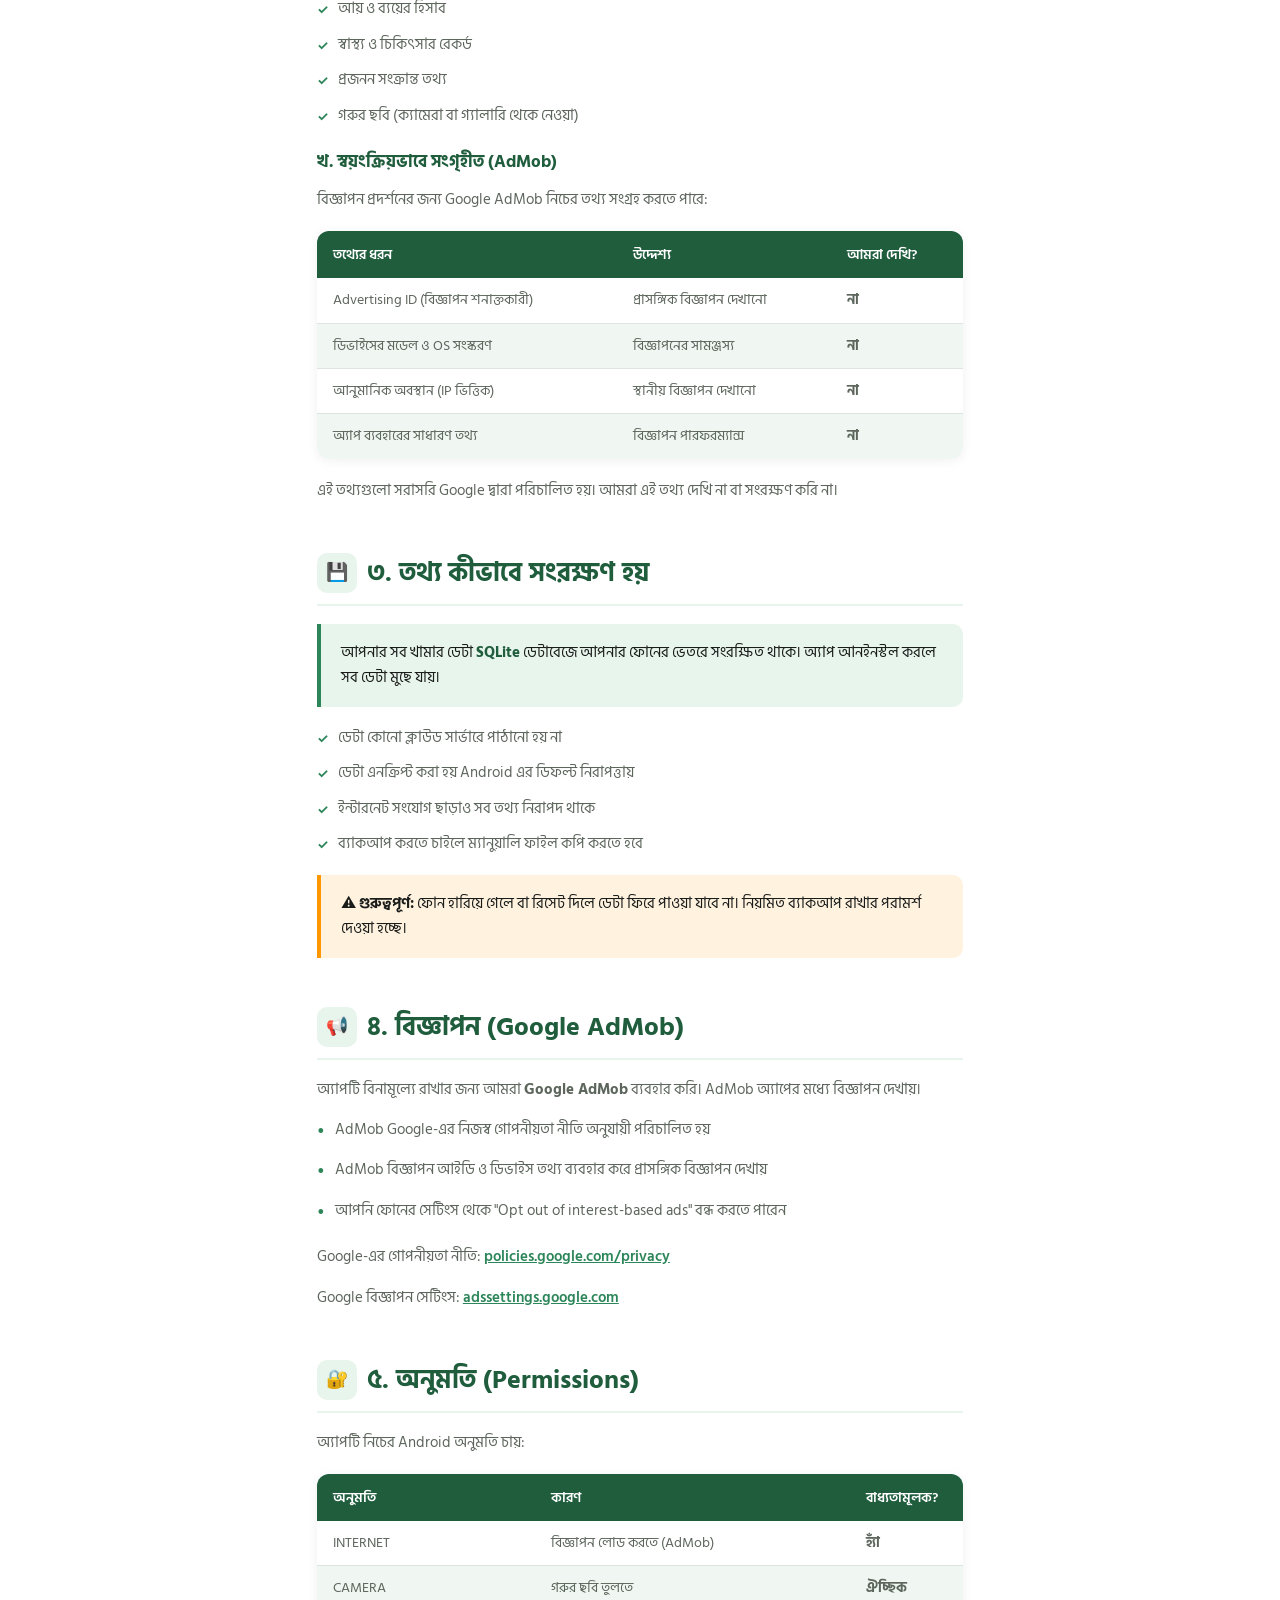
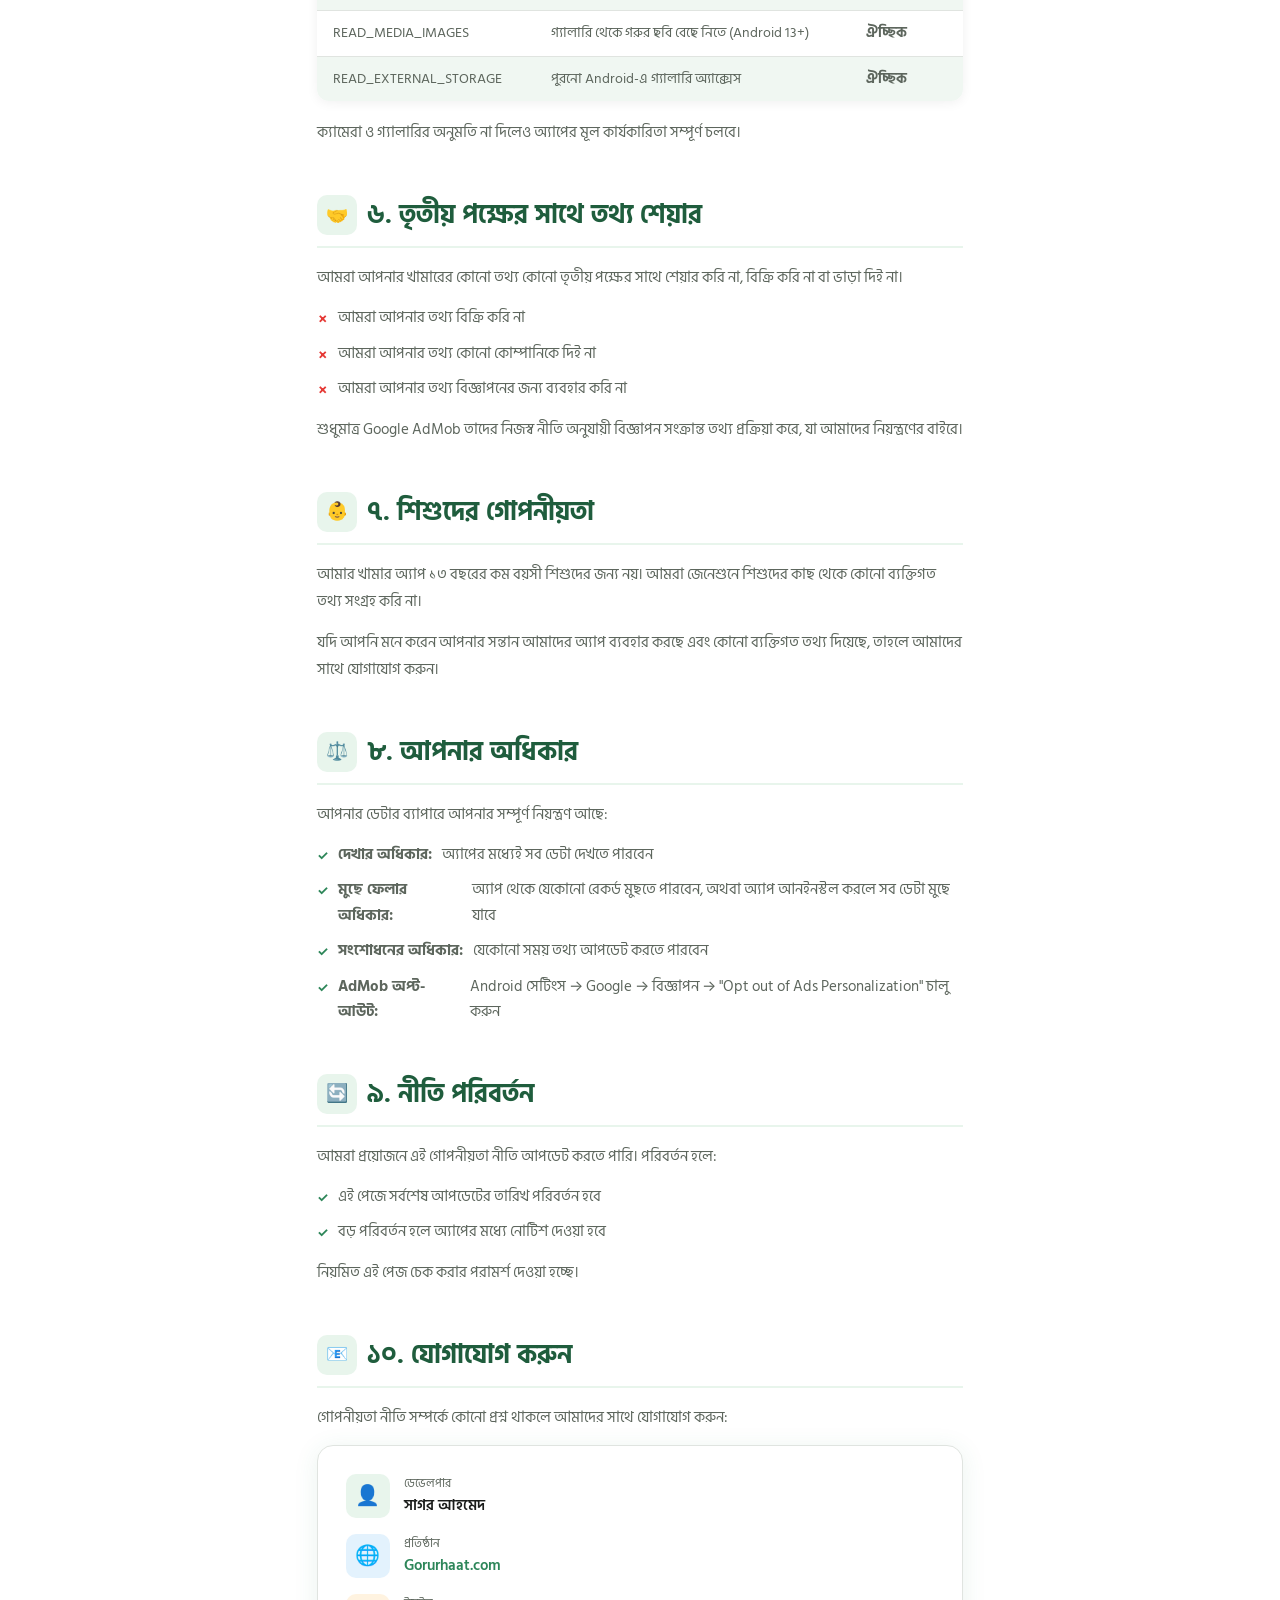
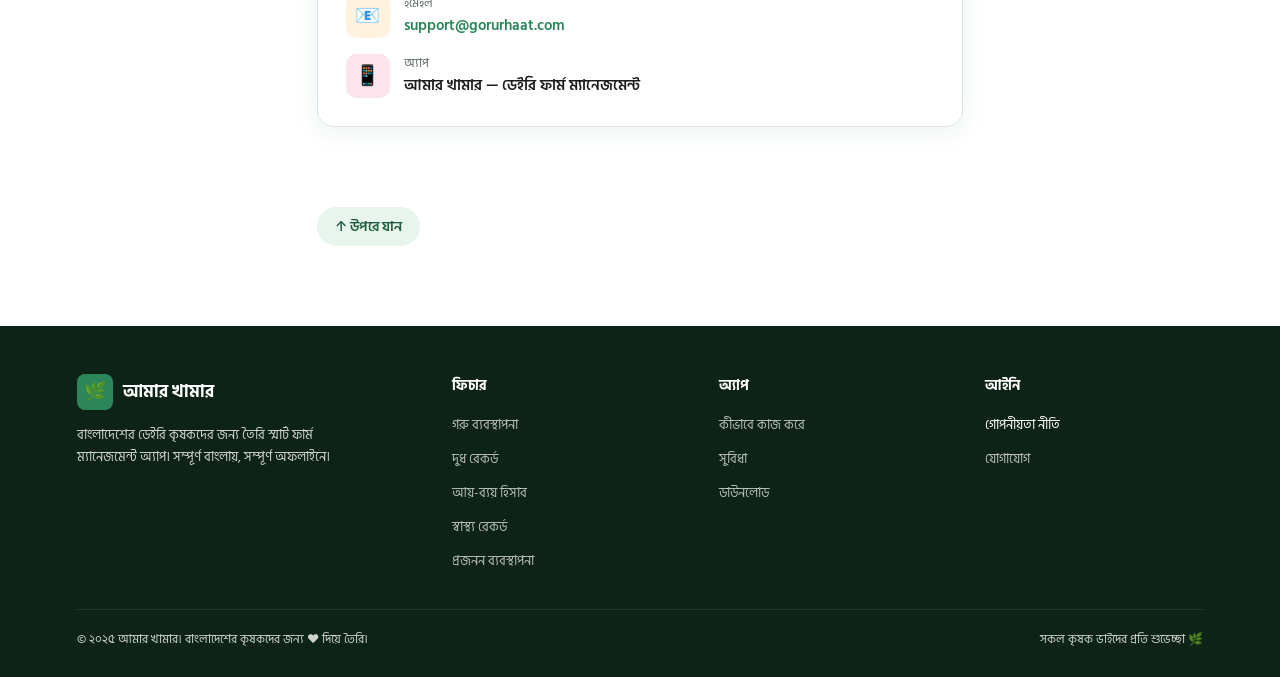
==== commit c77e9e76: "Update last modified date in privacy policy" ====
--- a/privacy.html
+++ b/privacy.html
@@ -175,7 +175,7 @@
   <div class="page-hero-tag">গোপনীয়তা নীতি</div>
   <h1>আপনার গোপনীয়তা আমাদের অগ্রাধিকার</h1>
   <p>আমার খামার অ্যাপ ব্যবহার করে আপনার তথ্য কীভাবে সংগ্রহ ও সুরক্ষা করা হয় তা নিচে বিস্তারিত ব্যাখ্যা করা হয়েছে।</p>
-  <div class="update-badge">📅 সর্বশেষ আপডেট: জুন ২০২৬</div>
+  <div class="update-badge">📅 সর্বশেষ আপডেট: জুন ২০২৫</div>
 </div>
 
 <!-- CONTENT -->
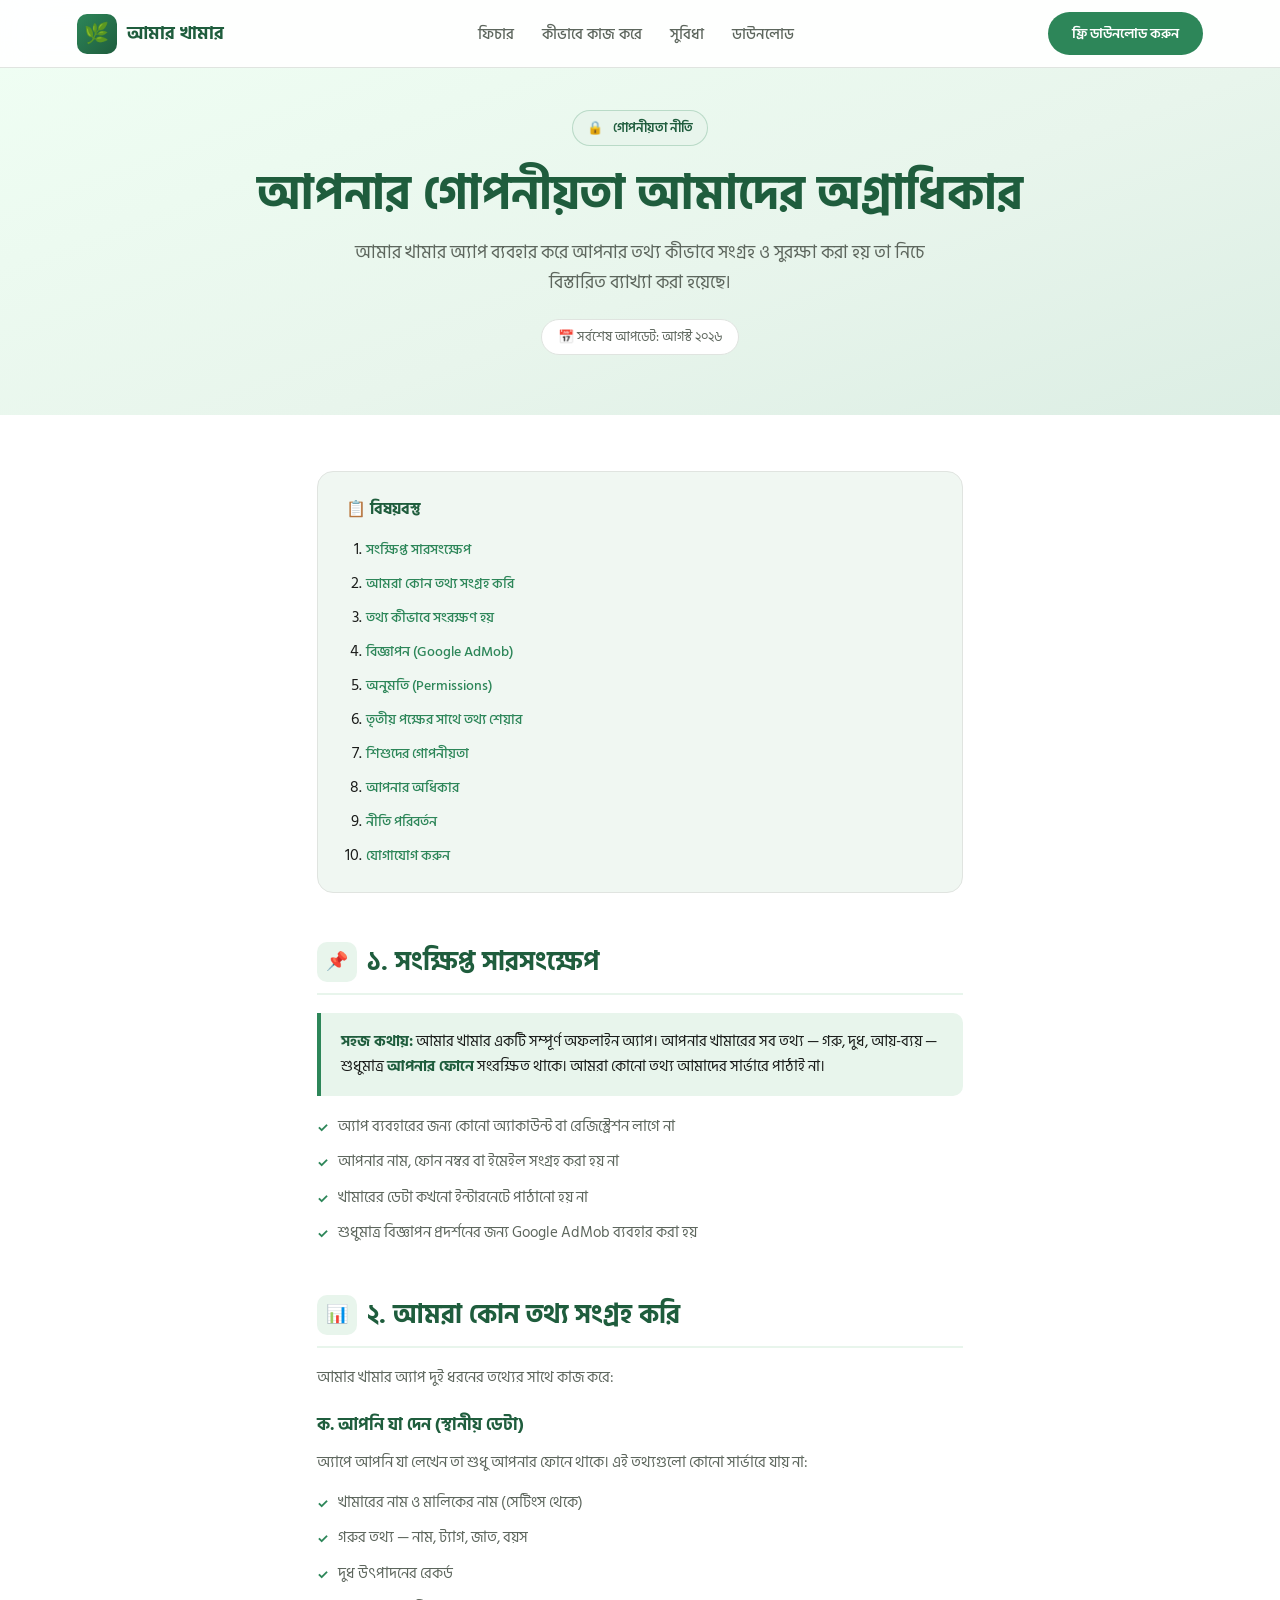
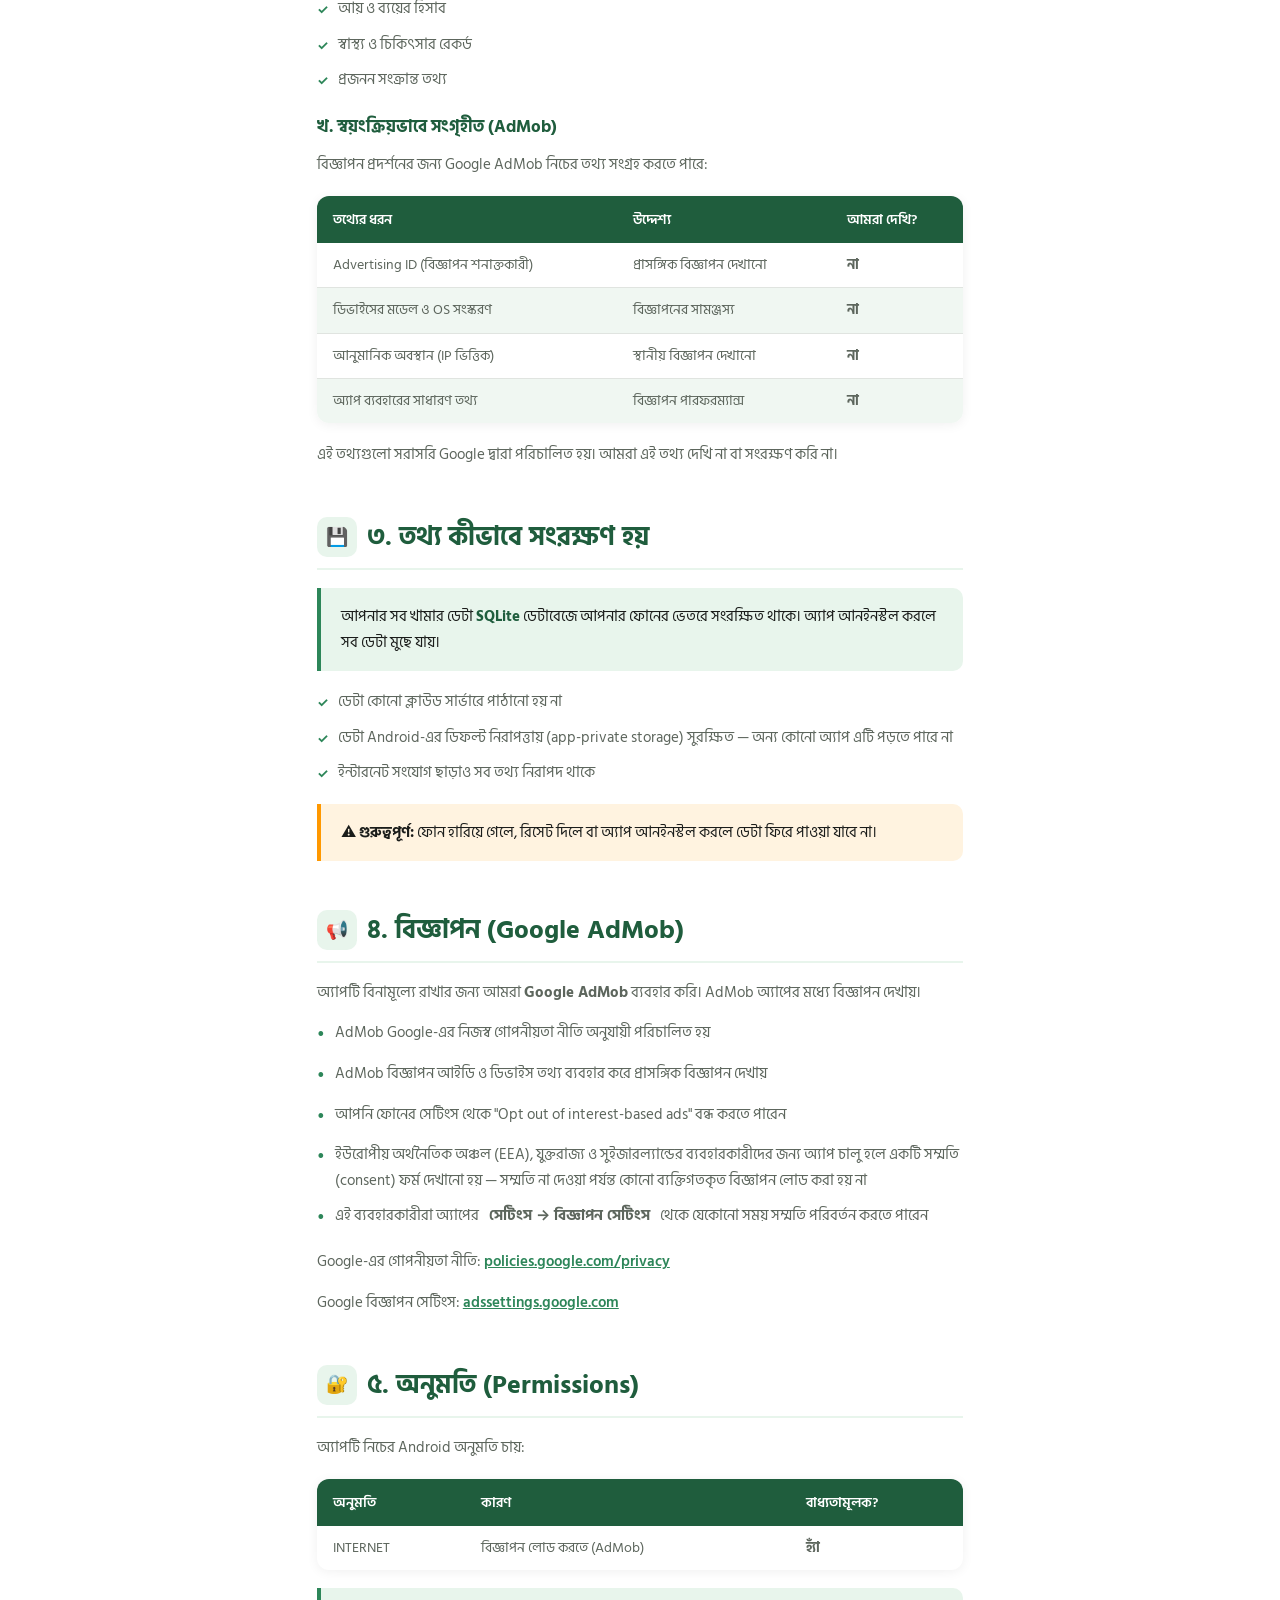
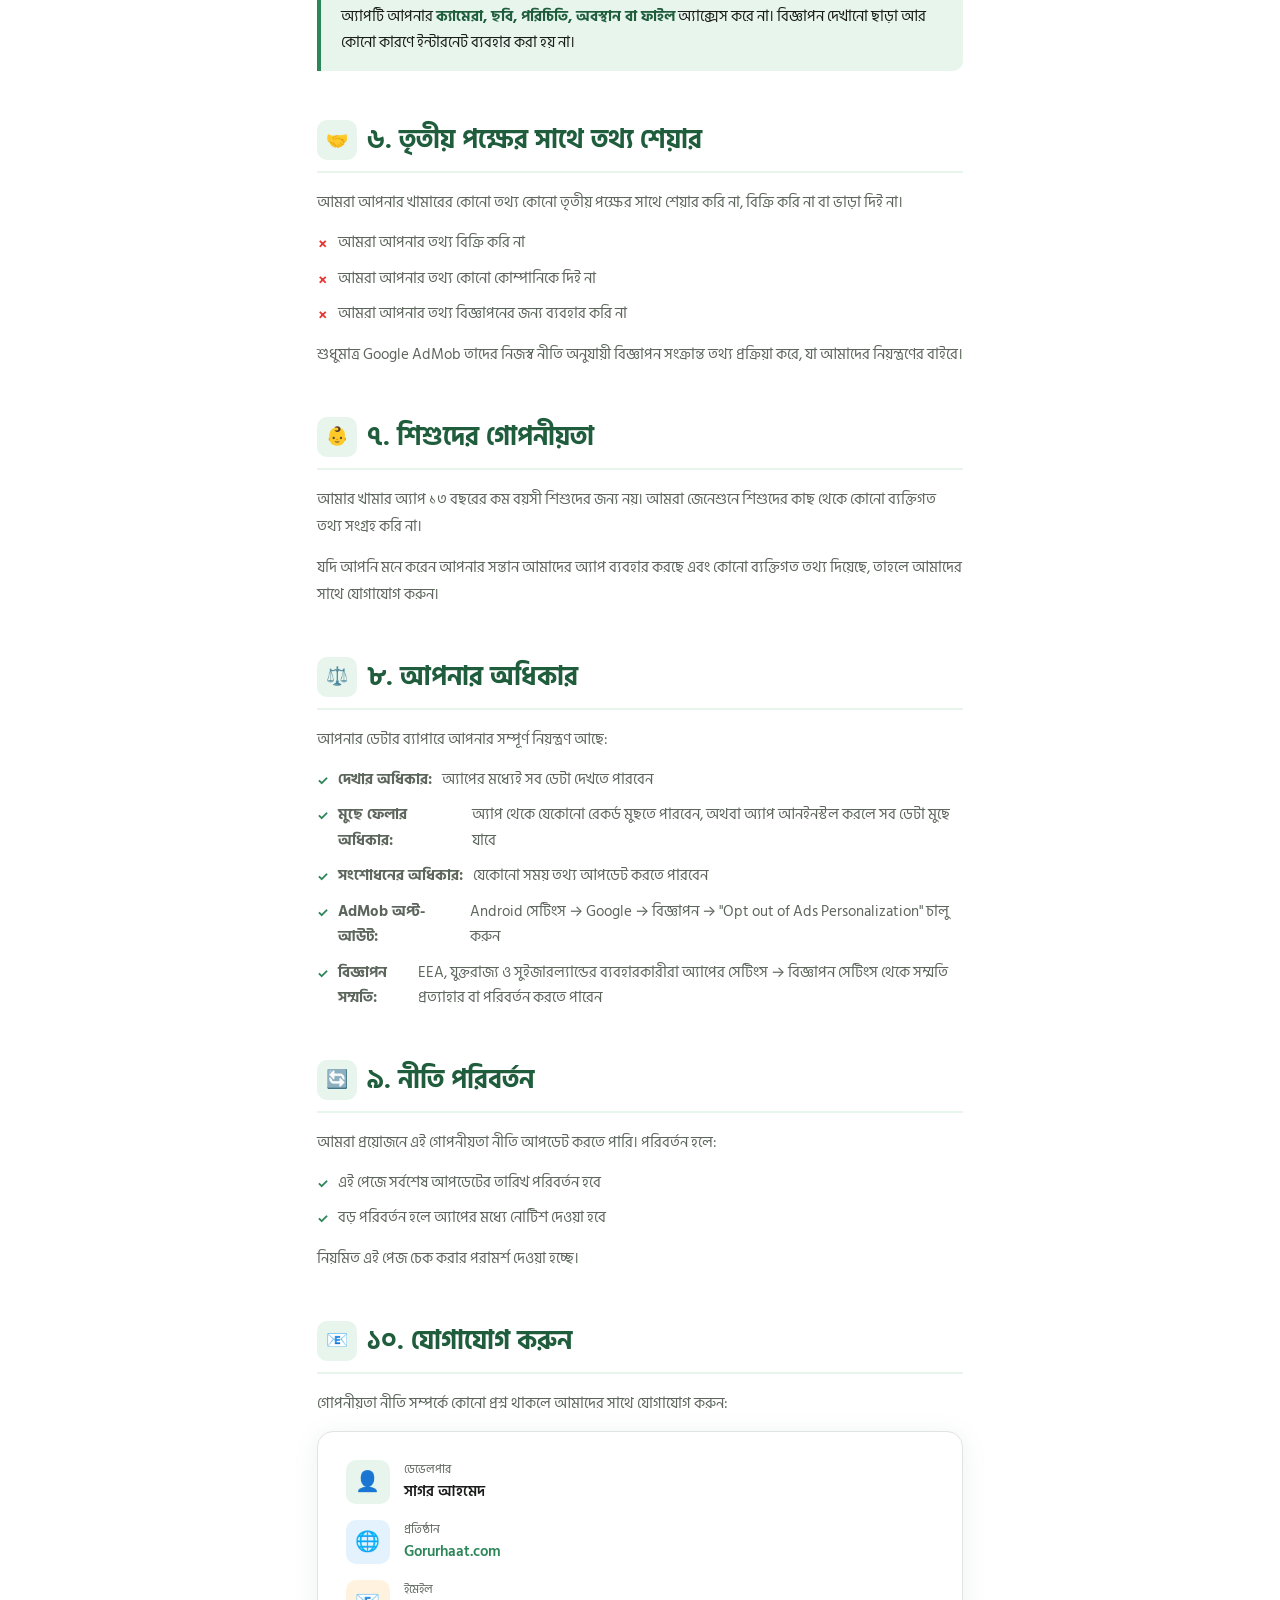
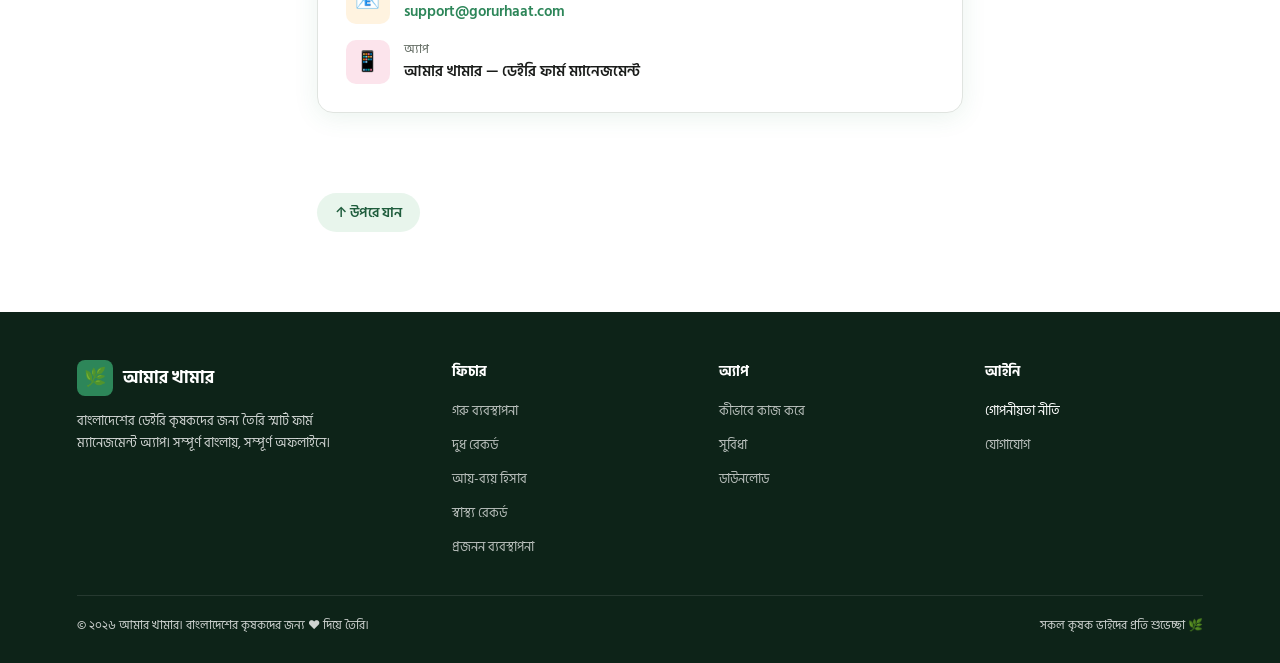
==== commit a3edb0a8: "Update privacy policy dates and contentu" ====
--- a/privacy.html
+++ b/privacy.html
@@ -175,7 +175,7 @@
   <div class="page-hero-tag">গোপনীয়তা নীতি</div>
   <h1>আপনার গোপনীয়তা আমাদের অগ্রাধিকার</h1>
   <p>আমার খামার অ্যাপ ব্যবহার করে আপনার তথ্য কীভাবে সংগ্রহ ও সুরক্ষা করা হয় তা নিচে বিস্তারিত ব্যাখ্যা করা হয়েছে।</p>
-  <div class="update-badge">📅 সর্বশেষ আপডেট: জুন ২০২৫</div>
+  <div class="update-badge">📅 সর্বশেষ আপডেট: আগস্ট ২০২৬</div>
 </div>
 
 <!-- CONTENT -->
@@ -226,7 +226,6 @@
       <li>আয় ও ব্যয়ের হিসাব</li>
       <li>স্বাস্থ্য ও চিকিৎসার রেকর্ড</li>
       <li>প্রজনন সংক্রান্ত তথ্য</li>
-      <li>গরুর ছবি (ক্যামেরা বা গ্যালারি থেকে নেওয়া)</li>
     </ul>
 
     <h3 style="font-size:17px;font-weight:700;margin:20px 0 10px;color:var(--green-dark);">খ. স্বয়ংক্রিয়ভাবে সংগৃহীত (AdMob)</h3>
@@ -253,12 +252,11 @@
     </div>
     <ul>
       <li>ডেটা কোনো ক্লাউড সার্ভারে পাঠানো হয় না</li>
-      <li>ডেটা এনক্রিপ্ট করা হয় Android এর ডিফল্ট নিরাপত্তায়</li>
+      <li>ডেটা Android-এর ডিফল্ট নিরাপত্তায় (app-private storage) সুরক্ষিত — অন্য কোনো অ্যাপ এটি পড়তে পারে না</li>
       <li>ইন্টারনেট সংযোগ ছাড়াও সব তথ্য নিরাপদ থাকে</li>
-      <li>ব্যাকআপ করতে চাইলে ম্যানুয়ালি ফাইল কপি করতে হবে</li>
     </ul>
     <div class="warning-box">
-      ⚠️ <strong>গুরুত্বপূর্ণ:</strong> ফোন হারিয়ে গেলে বা রিসেট দিলে ডেটা ফিরে পাওয়া যাবে না। নিয়মিত ব্যাকআপ রাখার পরামর্শ দেওয়া হচ্ছে।
+      ⚠️ <strong>গুরুত্বপূর্ণ:</strong> ফোন হারিয়ে গেলে, রিসেট দিলে বা অ্যাপ আনইনস্টল করলে ডেটা ফিরে পাওয়া যাবে না।
     </div>
   </div>
 
@@ -270,6 +268,8 @@
       <li class="dot">AdMob Google-এর নিজস্ব গোপনীয়তা নীতি অনুযায়ী পরিচালিত হয়</li>
       <li class="dot">AdMob বিজ্ঞাপন আইডি ও ডিভাইস তথ্য ব্যবহার করে প্রাসঙ্গিক বিজ্ঞাপন দেখায়</li>
       <li class="dot">আপনি ফোনের সেটিংস থেকে "Opt out of interest-based ads" বন্ধ করতে পারেন</li>
+      <li class="dot">ইউরোপীয় অর্থনৈতিক অঞ্চল (EEA), যুক্তরাজ্য ও সুইজারল্যান্ডের ব্যবহারকারীদের জন্য অ্যাপ চালু হলে একটি সম্মতি (consent) ফর্ম দেখানো হয় — সম্মতি না দেওয়া পর্যন্ত কোনো ব্যক্তিগতকৃত বিজ্ঞাপন লোড করা হয় না</li>
+      <li class="dot">এই ব্যবহারকারীরা অ্যাপের <strong>সেটিংস → বিজ্ঞাপন সেটিংস</strong> থেকে যেকোনো সময় সম্মতি পরিবর্তন করতে পারেন</li>
     </ul>
     <p>Google-এর গোপনীয়তা নীতি: <a href="https://policies.google.com/privacy" target="_blank" rel="noopener" style="color:var(--green);font-weight:600;">policies.google.com/privacy</a></p>
     <p>Google বিজ্ঞাপন সেটিংস: <a href="https://adssettings.google.com" target="_blank" rel="noopener" style="color:var(--green);font-weight:600;">adssettings.google.com</a></p>
@@ -285,12 +285,11 @@
       </thead>
       <tbody>
         <tr><td>INTERNET</td><td>বিজ্ঞাপন লোড করতে (AdMob)</td><td class="badge-yes">হ্যাঁ</td></tr>
-        <tr><td>CAMERA</td><td>গরুর ছবি তুলতে</td><td class="badge-no">ঐচ্ছিক</td></tr>
-        <tr><td>READ_MEDIA_IMAGES</td><td>গ্যালারি থেকে গরুর ছবি বেছে নিতে (Android 13+)</td><td class="badge-no">ঐচ্ছিক</td></tr>
-        <tr><td>READ_EXTERNAL_STORAGE</td><td>পুরনো Android-এ গ্যালারি অ্যাক্সেস</td><td class="badge-no">ঐচ্ছিক</td></tr>
       </tbody>
     </table>
-    <p>ক্যামেরা ও গ্যালারির অনুমতি না দিলেও অ্যাপের মূল কার্যকারিতা সম্পূর্ণ চলবে।</p>
+    <div class="highlight-box">
+      অ্যাপটি আপনার <strong>ক্যামেরা, ছবি, পরিচিতি, অবস্থান বা ফাইল</strong> অ্যাক্সেস করে না। বিজ্ঞাপন দেখানো ছাড়া আর কোনো কারণে ইন্টারনেট ব্যবহার করা হয় না।
+    </div>
   </div>
 
   <!-- Section 6 -->
@@ -321,6 +320,7 @@
       <li><strong>মুছে ফেলার অধিকার:</strong> অ্যাপ থেকে যেকোনো রেকর্ড মুছতে পারবেন, অথবা অ্যাপ আনইনস্টল করলে সব ডেটা মুছে যাবে</li>
       <li><strong>সংশোধনের অধিকার:</strong> যেকোনো সময় তথ্য আপডেট করতে পারবেন</li>
       <li><strong>AdMob অপ্ট-আউট:</strong> Android সেটিংস → Google → বিজ্ঞাপন → "Opt out of Ads Personalization" চালু করুন</li>
+      <li><strong>বিজ্ঞাপন সম্মতি:</strong> EEA, যুক্তরাজ্য ও সুইজারল্যান্ডের ব্যবহারকারীরা অ্যাপের সেটিংস → বিজ্ঞাপন সেটিংস থেকে সম্মতি প্রত্যাহার বা পরিবর্তন করতে পারেন</li>
     </ul>
   </div>
 
@@ -399,7 +399,7 @@
     </div>
   </div>
   <div class="footer-bottom">
-    <p>© ২০২৫ আমার খামার। বাংলাদেশের কৃষকদের জন্য ❤️ দিয়ে তৈরি।</p>
+    <p>© ২০২৬ আমার খামার। বাংলাদেশের কৃষকদের জন্য ❤️ দিয়ে তৈরি।</p>
     <p>সকল কৃষক ভাইদের প্রতি শুভেচ্ছা 🌿</p>
   </div>
 </footer>
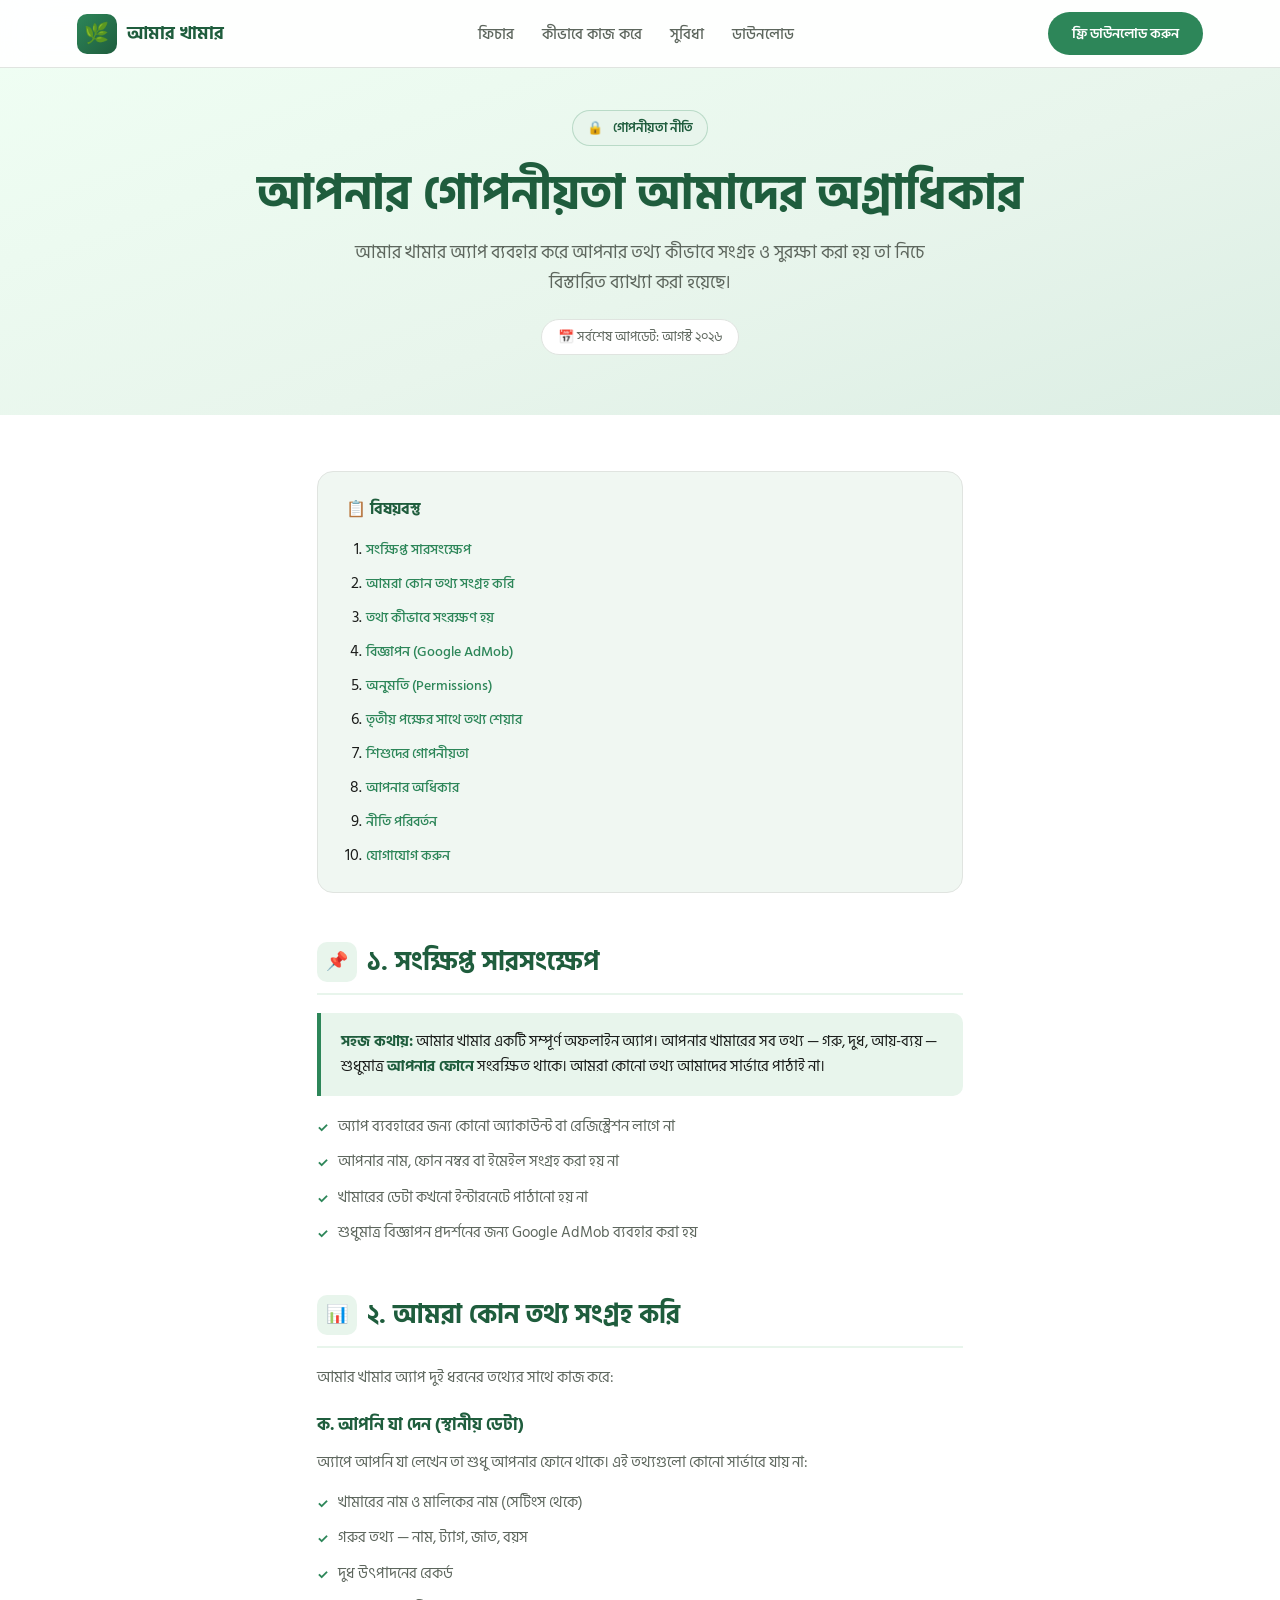
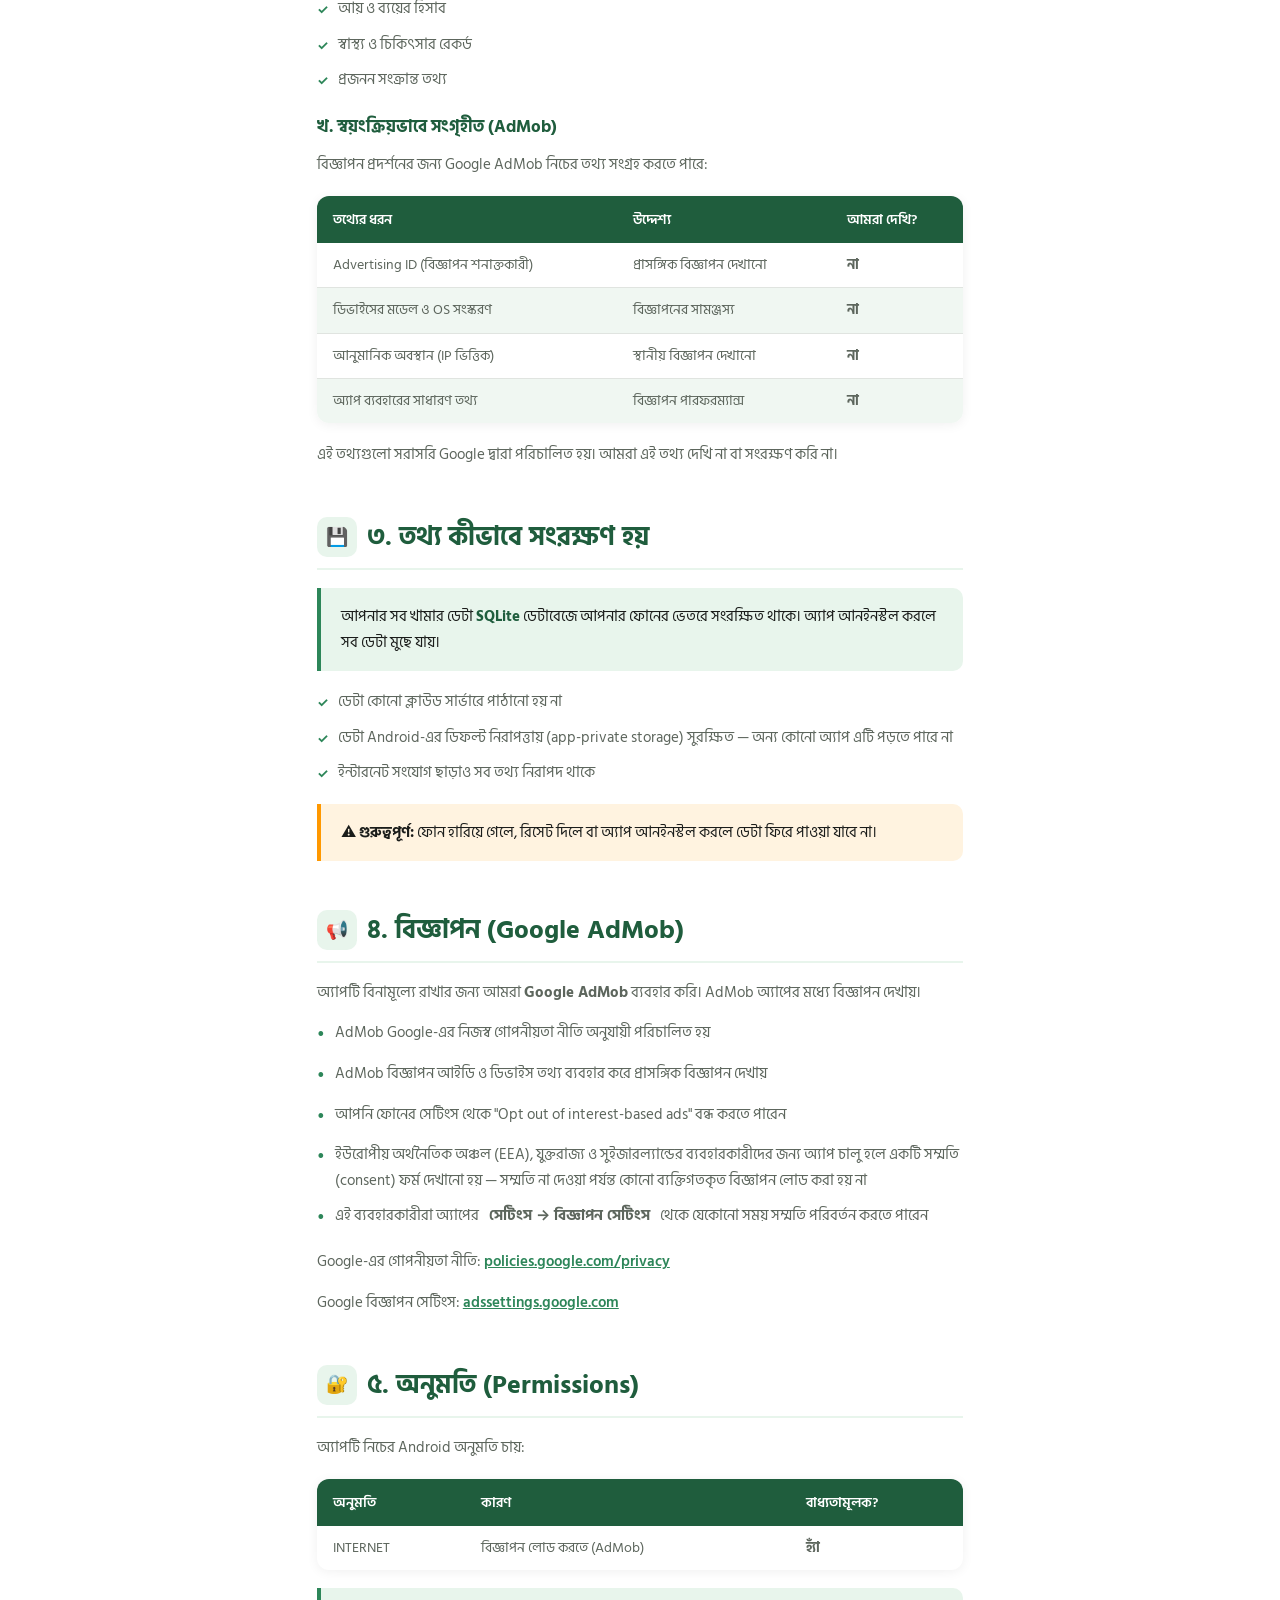
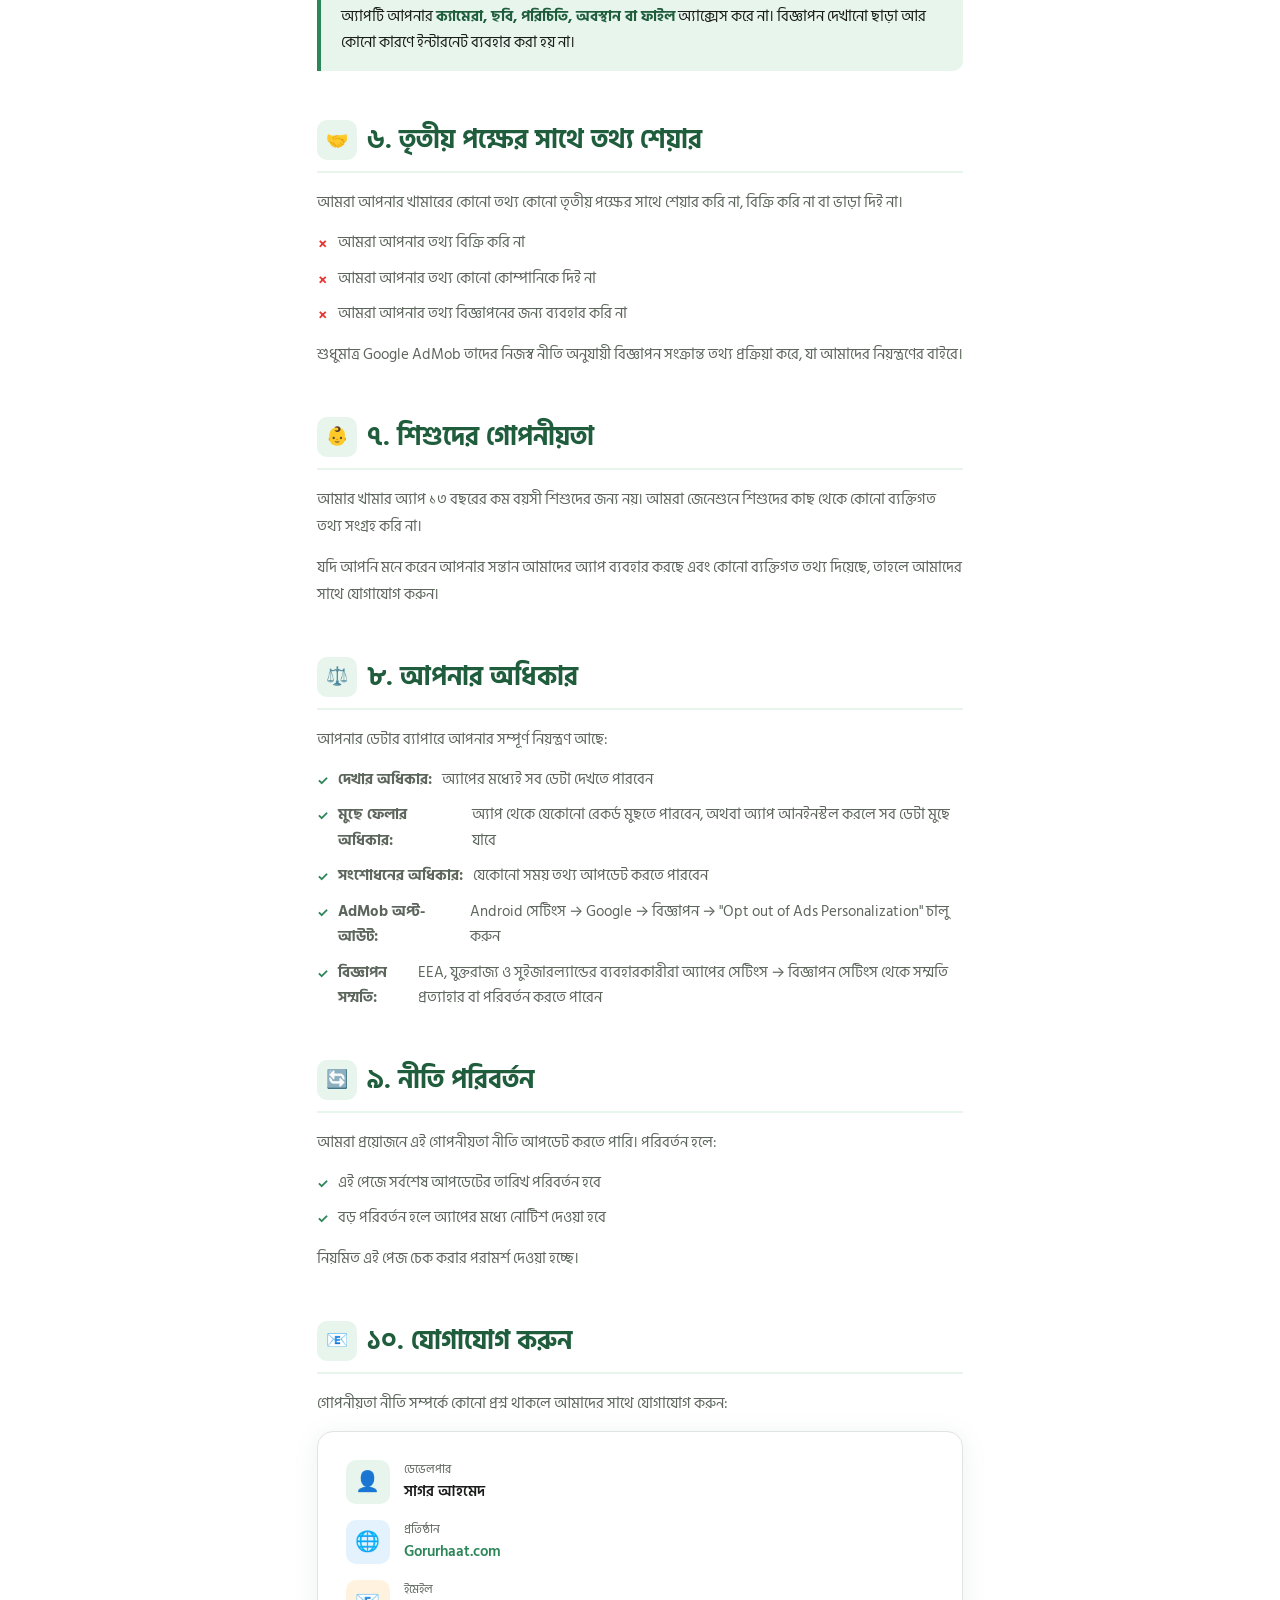
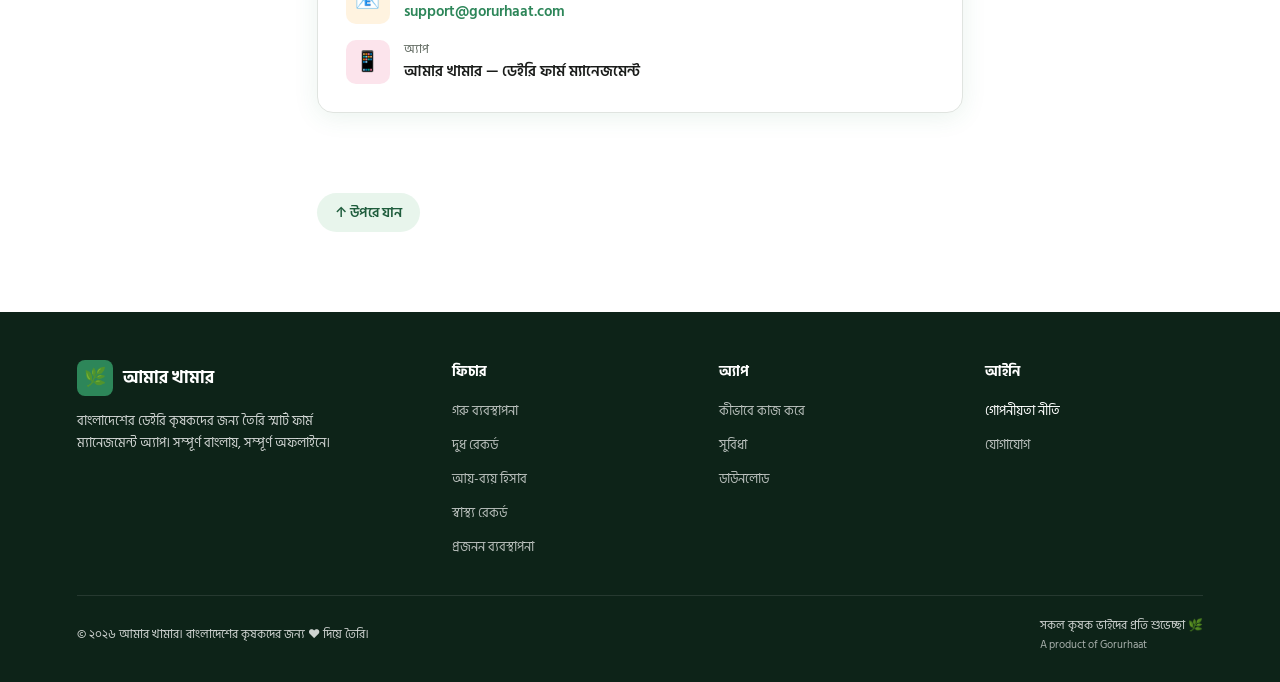
==== commit be8558d6: "Add meta tags and sitemap for SEO optimization" ====
--- a/privacy.html
+++ b/privacy.html
@@ -5,6 +5,17 @@
   <meta name="viewport" content="width=device-width, initial-scale=1.0" />
   <title>গোপনীয়তা নীতি – আমার খামার</title>
   <meta name="description" content="আমার খামার অ্যাপের গোপনীয়তা নীতি। আপনার তথ্য কীভাবে সংগ্রহ, ব্যবহার ও সুরক্ষা করা হয় জানুন।" />
+  <meta name="theme-color" content="#1B5E3B" />
+  <link rel="canonical" href="https://amarkhamar.gorurhaat.com/privacy.html" />
+  <meta property="og:type" content="article" />
+  <meta property="og:locale" content="bn_BD" />
+  <meta property="og:site_name" content="আমার খামার" />
+  <meta property="og:title" content="গোপনীয়তা নীতি – আমার খামার" />
+  <meta property="og:description" content="আমার খামার অ্যাপ আপনার তথ্য কীভাবে সংগ্রহ, ব্যবহার ও সুরক্ষা করে তা জানুন।" />
+  <meta property="og:url" content="https://amarkhamar.gorurhaat.com/privacy.html" />
+  <meta name="twitter:card" content="summary" />
+  <meta name="twitter:title" content="গোপনীয়তা নীতি – আমার খামার" />
+  <meta name="twitter:description" content="আমার খামার অ্যাপের গোপনীয়তা নীতি।" />
   <link rel="preconnect" href="https://fonts.googleapis.com" />
   <link rel="preconnect" href="https://fonts.gstatic.com" crossorigin />
   <link href="https://fonts.googleapis.com/css2?family=Hind+Siliguri:wght@300;400;500;600;700&family=Inter:wght@400;500;600;700;800&display=swap" rel="stylesheet" />
@@ -400,7 +411,7 @@
   </div>
   <div class="footer-bottom">
     <p>© ২০২৬ আমার খামার। বাংলাদেশের কৃষকদের জন্য ❤️ দিয়ে তৈরি।</p>
-    <p>সকল কৃষক ভাইদের প্রতি শুভেচ্ছা 🌿</p>
+    <p>সকল কৃষক ভাইদের প্রতি শুভেচ্ছা 🌿<br /><span class="footer-attribution">A product of Gorurhaat</span></p>
   </div>
 </footer>
 
--- a/style.css
+++ b/style.css
@@ -142,6 +142,7 @@
   align-items: center; flex-wrap: wrap; gap: 10px;
 }
 .footer-bottom p { font-size: 12px; }
+.footer-attribution { font-size: 11px; opacity: .8; }
 
 /* ── SHARED RESPONSIVE ──────────────────────────── */
 
